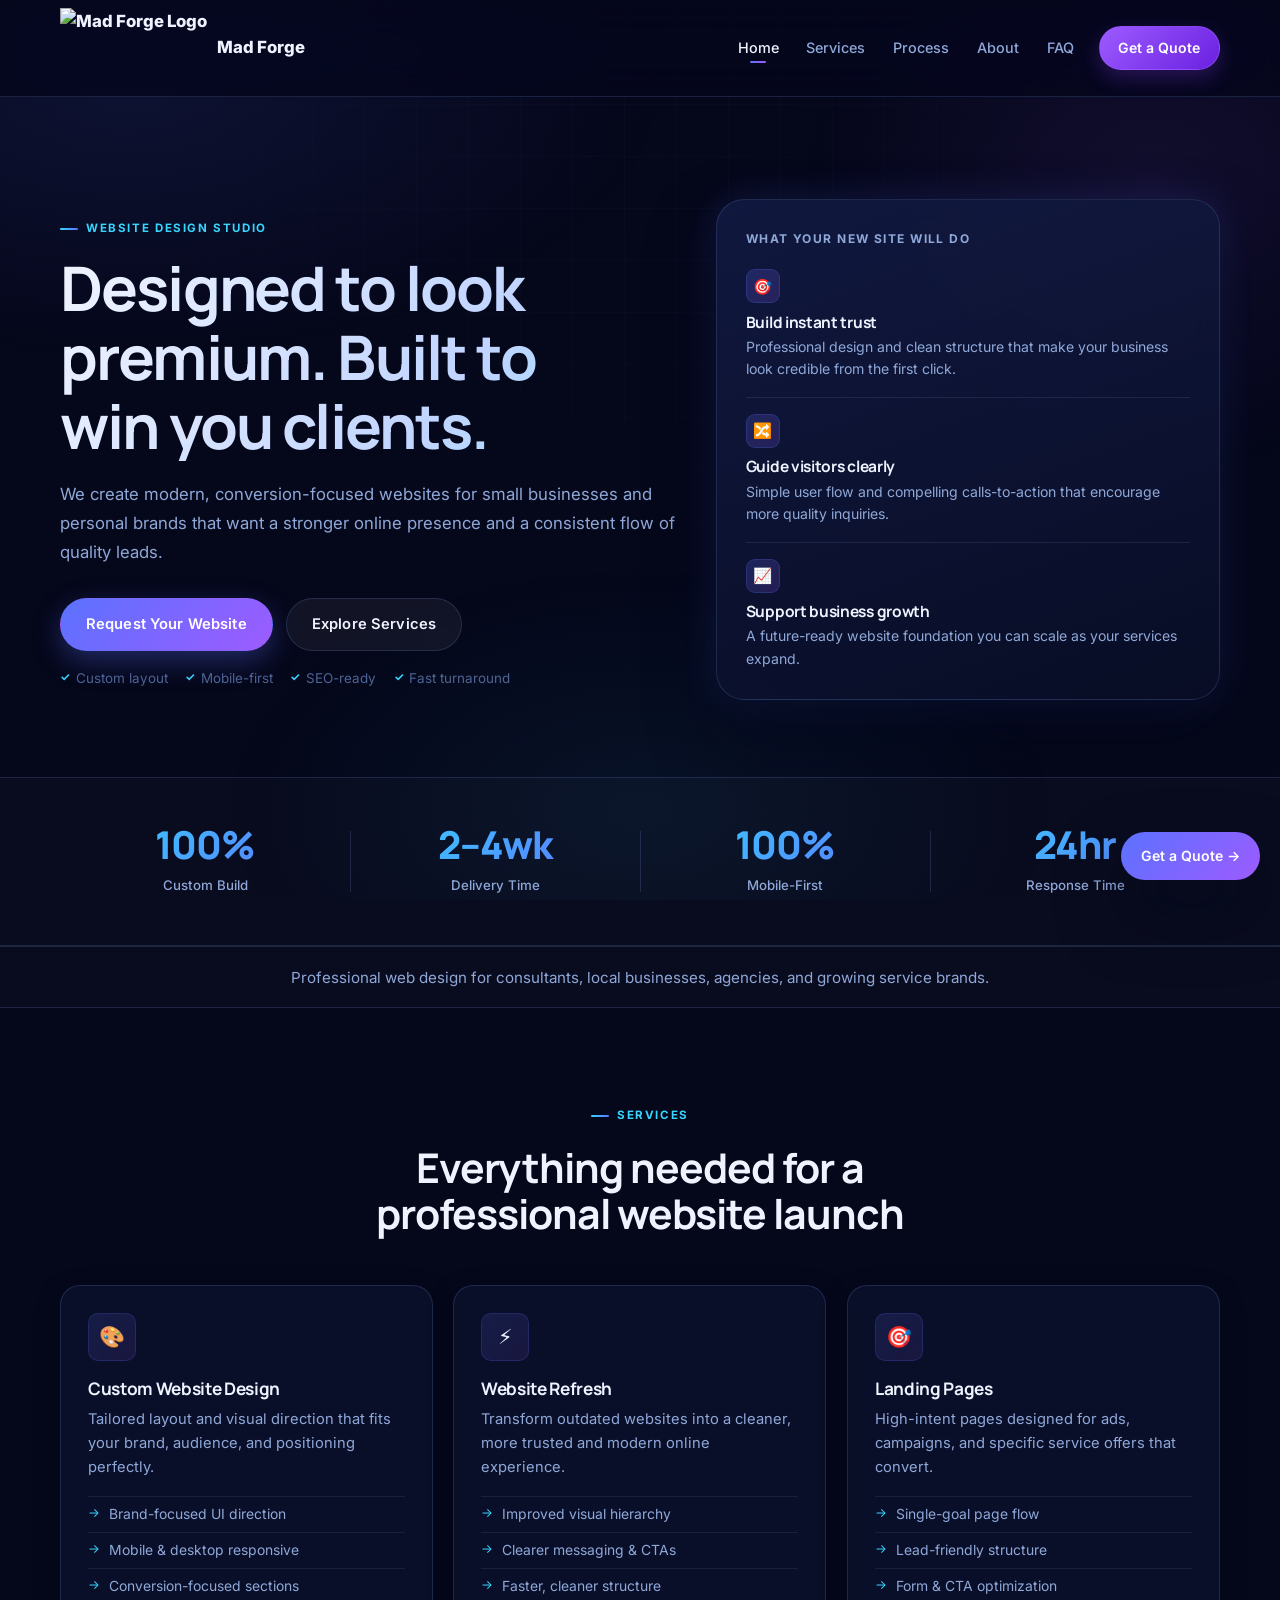
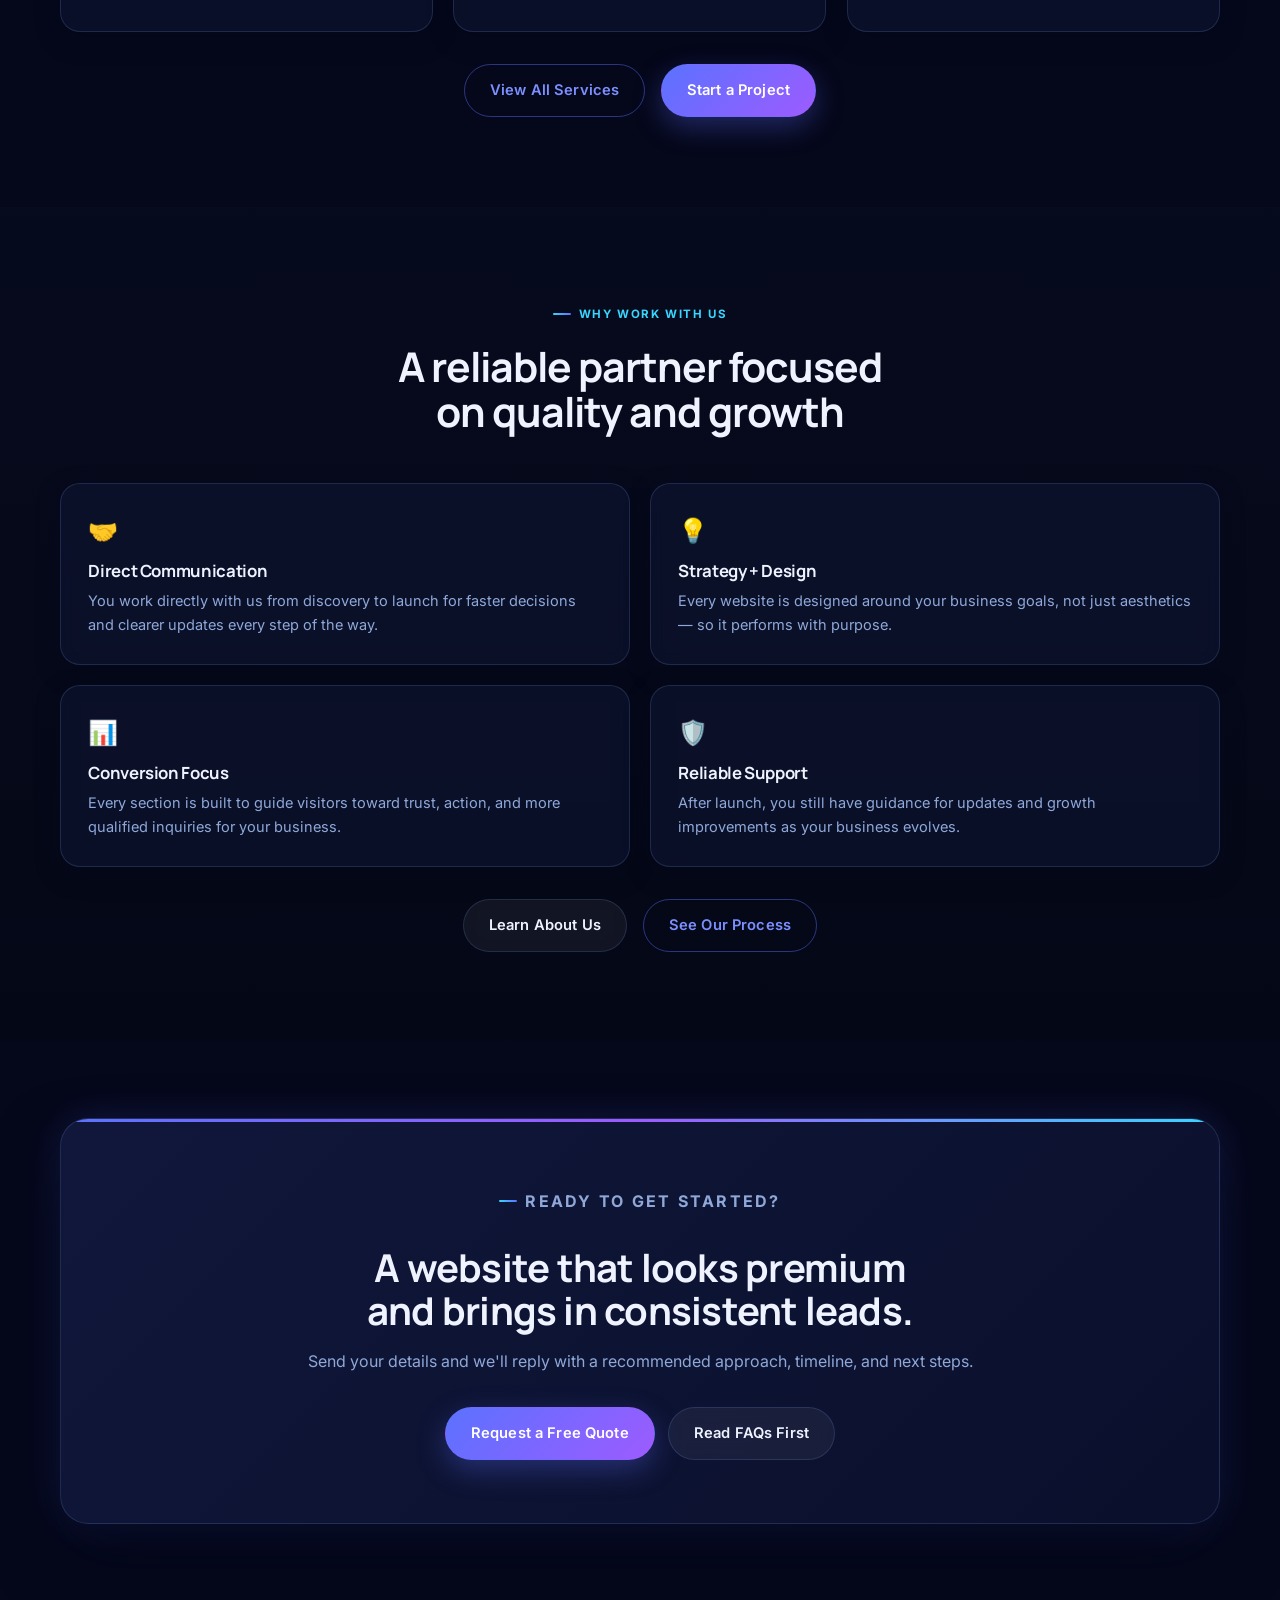
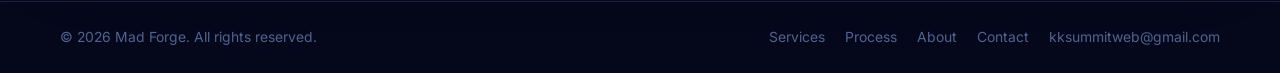
==== index.html @ c759e3d0 "Mad Forge Redesign" ====
<!DOCTYPE html>
<html lang="en">
<head>
  <meta charset="UTF-8" />
  <meta name="viewport" content="width=device-width, initial-scale=1.0" />
  <meta name="description" content="Mad Forge — Strategy-first, modern website design for service businesses. Conversion-focused websites that help you win more clients." />
  <meta property="og:title" content="Mad Forge | Professional Website Design" />
  <meta property="og:description" content="Premium, conversion-focused websites for small businesses and service brands." />
  <meta property="og:type" content="website" />
  <title>Mad Forge | Professional Website Design</title>
  <link rel="preconnect" href="https://fonts.googleapis.com" />
  <link rel="preconnect" href="https://fonts.gstatic.com" crossorigin />
  <link href="https://fonts.googleapis.com/css2?family=Inter:wght@400;500;600;700;800&family=Manrope:wght@700;800&display=swap" rel="stylesheet" />
  <link rel="stylesheet" href="styles.css" />
</head>
<body>
  <div class="grid-overlay" aria-hidden="true"></div>

  <header class="topbar" id="top">
    <div class="container nav-wrap">
      <a class="brand" href="index.html">
        <img src="assets/Mad Forge Logo.png" alt="Mad Forge Logo" class="brand-logo" />
        Mad Forge
      </a>
      <button class="menu-toggle" aria-expanded="false" aria-controls="site-nav" aria-label="Toggle navigation">
        <span></span><span></span><span></span>
      </button>
      <nav class="site-nav" id="site-nav">
        <a href="index.html" class="active">Home</a>
        <a href="services.html">Services</a>
        <a href="process.html">Process</a>
        <a href="about.html">About</a>
        <a href="faq.html">FAQ</a>
        <a href="contact.html" class="nav-cta">Get a Quote</a>
      </nav>
    </div>
  </header>

  <main>
    <!-- Hero -->
    <section class="hero" id="home">
      <div class="container hero-grid">
        <div class="hero-copy reveal">
          <p class="eyebrow">Website Design Studio</p>
          <h1>Designed to look premium. Built to win you clients.</h1>
          <p class="lead">
            We create modern, conversion-focused websites for small businesses and personal brands
            that want a stronger online presence and a consistent flow of quality leads.
          </p>
          <div class="hero-actions">
            <a href="contact.html" class="btn btn-primary">Request Your Website</a>
            <a href="services.html" class="btn btn-secondary">Explore Services</a>
          </div>
          <p class="micro-proof">
            <span>Custom layout</span>
            <span>Mobile-first</span>
            <span>SEO-ready</span>
            <span>Fast turnaround</span>
          </p>
        </div>

        <aside class="hero-card reveal" style="--reveal-delay:120ms">
          <p class="card-title">What your new site will do</p>
          <article class="outcome-item">
            <div class="outcome-icon">🎯</div>
            <h3>Build instant trust</h3>
            <p>Professional design and clean structure that make your business look credible from the first click.</p>
          </article>
          <article class="outcome-item">
            <div class="outcome-icon">🔀</div>
            <h3>Guide visitors clearly</h3>
            <p>Simple user flow and compelling calls-to-action that encourage more quality inquiries.</p>
          </article>
          <article class="outcome-item">
            <div class="outcome-icon">📈</div>
            <h3>Support business growth</h3>
            <p>A future-ready website foundation you can scale as your services expand.</p>
          </article>
        </aside>
      </div>
    </section>

    <!-- Stats -->
    <div class="stats-strip reveal">
      <div class="container stats-grid">
        <div class="stat-item">
          <span class="stat-number">100%</span>
          <span class="stat-label">Custom Build</span>
        </div>
        <div class="stat-item">
          <span class="stat-number">2–4wk</span>
          <span class="stat-label">Delivery Time</span>
        </div>
        <div class="stat-item">
          <span class="stat-number">100%</span>
          <span class="stat-label">Mobile-First</span>
        </div>
        <div class="stat-item">
          <span class="stat-number">24hr</span>
          <span class="stat-label">Response Time</span>
        </div>
      </div>
    </div>

    <!-- Trust strip -->
    <div class="strip reveal">
      <div class="container strip-inner">
        <p>Professional web design for consultants, local businesses, agencies, and growing service brands.</p>
      </div>
    </div>

    <!-- Services preview -->
    <section class="section reveal">
      <div class="container">
        <div class="section-head">
          <p class="eyebrow">Services</p>
          <h2>Everything needed for a professional website launch</h2>
        </div>
        <div class="card-grid">
          <article class="service-card">
            <div class="service-icon">🎨</div>
            <h3>Custom Website Design</h3>
            <p>Tailored layout and visual direction that fits your brand, audience, and positioning perfectly.</p>
            <ul>
              <li>Brand-focused UI direction</li>
              <li>Mobile &amp; desktop responsive</li>
              <li>Conversion-focused sections</li>
            </ul>
          </article>
          <article class="service-card">
            <div class="service-icon">⚡</div>
            <h3>Website Refresh</h3>
            <p>Transform outdated websites into a cleaner, more trusted and modern online experience.</p>
            <ul>
              <li>Improved visual hierarchy</li>
              <li>Clearer messaging &amp; CTAs</li>
              <li>Faster, cleaner structure</li>
            </ul>
          </article>
          <article class="service-card">
            <div class="service-icon">🎯</div>
            <h3>Landing Pages</h3>
            <p>High-intent pages designed for ads, campaigns, and specific service offers that convert.</p>
            <ul>
              <li>Single-goal page flow</li>
              <li>Lead-friendly structure</li>
              <li>Form &amp; CTA optimization</li>
            </ul>
          </article>
        </div>
        <div class="why-cta-row" style="margin-top:2rem">
          <a href="services.html" class="btn btn-outline">View All Services</a>
          <a href="contact.html" class="btn btn-primary">Start a Project</a>
        </div>
      </div>
    </section>

    <!-- Why work with us -->
    <section class="section section-alt reveal">
      <div class="container">
        <div class="section-head">
          <p class="eyebrow">Why Work With Us</p>
          <h2>A reliable partner focused on quality and growth</h2>
        </div>
        <div class="why-grid">
          <article class="why-card">
            <div class="why-icon">🤝</div>
            <h3>Direct Communication</h3>
            <p>You work directly with us from discovery to launch for faster decisions and clearer updates every step of the way.</p>
          </article>
          <article class="why-card">
            <div class="why-icon">💡</div>
            <h3>Strategy + Design</h3>
            <p>Every website is designed around your business goals, not just aesthetics — so it performs with purpose.</p>
          </article>
          <article class="why-card">
            <div class="why-icon">📊</div>
            <h3>Conversion Focus</h3>
            <p>Every section is built to guide visitors toward trust, action, and more qualified inquiries for your business.</p>
          </article>
          <article class="why-card">
            <div class="why-icon">🛡️</div>
            <h3>Reliable Support</h3>
            <p>After launch, you still have guidance for updates and growth improvements as your business evolves.</p>
          </article>
        </div>
        <div class="why-cta-row">
          <a href="about.html" class="btn btn-secondary">Learn About Us</a>
          <a href="process.html" class="btn btn-outline">See Our Process</a>
        </div>
      </div>
    </section>

    <!-- CTA Banner -->
    <section class="cta-banner reveal">
      <div class="container">
        <div class="cta-box">
          <p class="eyebrow" style="justify-content:center">Ready to get started?</p>
          <h2>A website that looks premium and brings in consistent leads.</h2>
          <p>Send your details and we'll reply with a recommended approach, timeline, and next steps.</p>
          <div class="btn-group">
            <a href="contact.html" class="btn btn-primary">Request a Free Quote</a>
            <a href="faq.html" class="btn btn-secondary">Read FAQs First</a>
          </div>
        </div>
      </div>
    </section>
  </main>

  <footer class="footer">
    <div class="container footer-wrap">
      <p>© <span id="year"></span> Mad Forge. All rights reserved.</p>
      <nav class="footer-links">
        <a href="services.html">Services</a>
        <a href="process.html">Process</a>
        <a href="about.html">About</a>
        <a href="contact.html">Contact</a>
        <a href="mailto:kksummitweb@gmail.com">kksummitweb@gmail.com</a>
      </nav>
    </div>
  </footer>

  <a href="contact.html" class="floating-cta" aria-label="Get a Quote">Get a Quote →</a>

  <script src="script.js"></script>
</body>
</html>
---- styles.css ----
/* ============================================
   MAD WEBSITES — PROFESSIONAL DESIGN SYSTEM
   ============================================ */

:root {
  --bg: #05071a;
  --bg-2: #070a1f;
  --surface: rgba(14, 20, 50, 0.65);
  --surface-strong: rgba(18, 25, 60, 0.88);
  --surface-soft: rgba(255, 255, 255, 0.05);
  --glass: rgba(255, 255, 255, 0.04);
  --glass-border: rgba(255, 255, 255, 0.1);
  --text: #eef3ff;
  --text-muted: #8fa8d8;
  --text-faint: #4e6494;
  --primary: #5b72ff;
  --primary-light: #7b8fff;
  --primary-2: #38d5ff;
  --accent: #9d5bff;
  --accent-2: #c084fc;
  --border: rgba(130, 160, 230, 0.18);
  --border-hover: rgba(130, 160, 230, 0.38);
  --ring: rgba(91, 114, 255, 0.45);
  --success: #34d399;
  --error: #f87171;
  --container: 1160px;
  --radius-xl: 28px;
  --radius-lg: 20px;
  --radius-md: 14px;
  --radius-sm: 10px;
  --shadow: 0 32px 64px rgba(4, 8, 28, 0.6);
  --shadow-sm: 0 8px 24px rgba(4, 8, 28, 0.35);
  --glow-primary: 0 0 40px rgba(91, 114, 255, 0.18);
  --glow-accent: 0 0 40px rgba(157, 91, 255, 0.18);
  --transition: 0.28s cubic-bezier(0.4, 0, 0.2, 1);
}

*, *::before, *::after { box-sizing: border-box; }
html { scroll-behavior: smooth; }

body {
  margin: 0;
  font-family: "Inter", system-ui, -apple-system, "Segoe UI", Roboto, sans-serif;
  color: var(--text);
  background: var(--bg);
  line-height: 1.65;
  overflow-x: hidden;
  isolation: isolate;
  -webkit-font-smoothing: antialiased;
}

body::before {
  content: "";
  position: fixed;
  inset: 0;
  background:
    radial-gradient(ellipse 70% 50% at 10% 10%, rgba(91, 114, 255, 0.11) 0%, transparent 60%),
    radial-gradient(ellipse 50% 60% at 90% 20%, rgba(157, 91, 255, 0.09) 0%, transparent 55%),
    radial-gradient(ellipse 60% 50% at 50% 90%, rgba(56, 213, 255, 0.06) 0%, transparent 55%);
  pointer-events: none;
  z-index: 0;
}

main, .topbar, .footer { position: relative; z-index: 1; }

/* ─── SCROLL PROGRESS ─────────────────────── */
.scroll-progress {
  position: fixed;
  top: 0; left: 0;
  width: 100%; height: 2px;
  z-index: 1400;
  background: transparent;
}
.scroll-progress::after {
  content: "";
  display: block;
  width: var(--progress, 0%);
  height: 100%;
  background: linear-gradient(90deg, var(--primary-2), var(--primary), var(--accent));
  box-shadow: 0 0 12px rgba(91, 114, 255, 0.8);
  transition: width 0.1s linear;
}

/* ─── GRID OVERLAY ────────────────────────── */
.grid-overlay {
  position: fixed;
  inset: 0;
  pointer-events: none;
  z-index: 0;
  background-image:
    linear-gradient(rgba(100, 130, 210, 0.045) 1px, transparent 1px),
    linear-gradient(90deg, rgba(100, 130, 210, 0.045) 1px, transparent 1px);
  background-size: 52px 52px;
  mask-image: radial-gradient(circle at 50% 20%, black 0%, transparent 65%);
}

/* ─── TYPOGRAPHY ──────────────────────────── */
h1, h2, h3, h4 {
  margin: 0;
  line-height: 1.12;
  font-family: "Manrope", "Inter", sans-serif;
  letter-spacing: -0.02em;
}
a { color: inherit; text-decoration: none; }
p { margin: 0; }

.eyebrow {
  display: inline-flex;
  align-items: center;
  gap: 0.5rem;
  margin: 0 0 1rem;
  text-transform: uppercase;
  letter-spacing: 0.14em;
  font-weight: 700;
  font-size: 0.72rem;
  color: var(--primary-2);
}
.eyebrow::before {
  content: "";
  display: inline-block;
  width: 18px; height: 2px;
  background: linear-gradient(90deg, var(--primary-2), var(--primary));
  border-radius: 2px;
  flex-shrink: 0;
}

/* ─── LAYOUT ──────────────────────────────── */
.container {
  width: min(var(--container), calc(100% - 2.4rem));
  margin: 0 auto;
}

/* ─── NAVIGATION ──────────────────────────── */
.topbar {
  position: sticky;
  top: 0; z-index: 1000;
  background: rgba(5, 7, 26, 0.82);
  backdrop-filter: blur(20px) saturate(180%);
  -webkit-backdrop-filter: blur(20px) saturate(180%);
  border-bottom: 1px solid var(--border);
  transition: background var(--transition), border-color var(--transition);
}
.topbar.scrolled {
  background: rgba(5, 7, 26, 0.97);
  border-color: rgba(130, 160, 230, 0.26);
}

.nav-wrap {
  min-height: clamp(72px, 8vw, 96px);
  display: flex;
  align-items: center;
  justify-content: space-between;
}

.brand {
  display: inline-flex;
  align-items: center;
  gap: 0.65rem;
  font-weight: 800;
  font-size: 1.05rem;
  letter-spacing: -0.01em;
  transition: opacity var(--transition);
}
.brand:hover { opacity: 0.82; }

.brand-logo {
  height: clamp(52px, 7vw, 80px);
  width: auto;
  display: block;
}

.site-nav {
  display: flex;
  align-items: center;
  gap: 0.15rem;
}

.site-nav a {
  color: var(--text-muted);
  font-weight: 500;
  font-size: 0.9rem;
  padding: 0.5rem 0.8rem;
  border-radius: var(--radius-sm);
  transition: color var(--transition), background var(--transition);
  position: relative;
}
.site-nav a:hover {
  color: var(--text);
  background: rgba(255, 255, 255, 0.055);
}
.site-nav a.active { color: var(--text); }
.site-nav a.active::after {
  content: "";
  position: absolute;
  bottom: 5px; left: 50%;
  transform: translateX(-50%);
  width: 16px; height: 2px;
  background: linear-gradient(90deg, var(--primary), var(--accent));
  border-radius: 2px;
}

.nav-cta {
  margin-left: 0.6rem !important;
  border: 1px solid rgba(157, 91, 255, 0.55) !important;
  padding: 0.58rem 1.15rem !important;
  border-radius: 999px !important;
  color: #fff !important;
  background: linear-gradient(135deg, var(--accent), #6a20e0) !important;
  font-weight: 600 !important;
  font-size: 0.88rem !important;
  box-shadow: 0 8px 20px rgba(120, 50, 220, 0.3);
  transition: transform var(--transition), box-shadow var(--transition) !important;
}
.nav-cta:hover {
  transform: translateY(-1px) !important;
  box-shadow: 0 12px 28px rgba(120, 50, 220, 0.48) !important;
}
.nav-cta.active::after { display: none; }

.menu-toggle {
  display: none;
  border: 0;
  background: transparent;
  padding: 0.3rem;
  cursor: pointer;
  flex-direction: column;
  gap: 5px;
}
.menu-toggle span {
  display: block;
  width: 24px; height: 2px;
  background: var(--text);
  border-radius: 2px;
  transition: transform var(--transition), opacity var(--transition);
}
.menu-toggle[aria-expanded="true"] span:nth-child(1) { transform: translateY(7px) rotate(45deg); }
.menu-toggle[aria-expanded="true"] span:nth-child(2) { opacity: 0; transform: scaleX(0); }
.menu-toggle[aria-expanded="true"] span:nth-child(3) { transform: translateY(-7px) rotate(-45deg); }

/* ─── BUTTONS ─────────────────────────────── */
.btn {
  display: inline-flex;
  align-items: center;
  justify-content: center;
  gap: 0.5rem;
  border-radius: 999px;
  border: 1px solid transparent;
  font-weight: 600;
  font-size: 0.92rem;
  letter-spacing: 0.01em;
  cursor: pointer;
  position: relative;
  overflow: hidden;
  isolation: isolate;
  transition: transform var(--transition), box-shadow var(--transition);
  will-change: transform;
}
.btn:hover { transform: translateY(-2px); }
.btn:active { transform: translateY(0); }

.btn-primary {
  color: #fff;
  padding: 0.82rem 1.55rem;
  background: linear-gradient(135deg, var(--primary), var(--accent));
  box-shadow: 0 10px 28px rgba(80, 95, 221, 0.38);
}
.btn-primary:hover { box-shadow: 0 16px 38px rgba(80, 95, 221, 0.55); }

.btn-secondary {
  color: var(--text);
  padding: 0.82rem 1.55rem;
  background: rgba(255, 255, 255, 0.055);
  border-color: var(--border);
  backdrop-filter: blur(8px);
}
.btn-secondary:hover {
  background: rgba(255, 255, 255, 0.095);
  border-color: var(--border-hover);
}

.btn-outline {
  color: var(--primary-light);
  padding: 0.82rem 1.55rem;
  background: transparent;
  border-color: rgba(91, 114, 255, 0.45);
}
.btn-outline:hover {
  background: rgba(91, 114, 255, 0.08);
  border-color: rgba(91, 114, 255, 0.75);
}

.btn-ripple {
  position: absolute;
  width: 12px; height: 12px;
  border-radius: 50%;
  background: rgba(255, 255, 255, 0.4);
  transform: translate(-50%, -50%) scale(0);
  animation: btnRipple 650ms ease-out forwards;
  pointer-events: none; z-index: -1;
}

/* ─── HERO ────────────────────────────────── */
.hero {
  padding: clamp(4rem, 8vw, 7rem) 0 clamp(3rem, 6vw, 5.5rem);
  overflow: hidden;
}

.hero-grid {
  display: grid;
  grid-template-columns: 1.1fr 0.9fr;
  gap: 2.5rem;
  align-items: center;
}

h1 {
  font-size: clamp(2.2rem, 4.8vw, 4rem);
  max-width: 14ch;
  margin-bottom: 1.2rem;
  letter-spacing: -0.03em;
}

.hero-copy h1 {
  background: linear-gradient(125deg, #f0f4ff 0%, #c0d4ff 35%, #7aecff 65%, #f0f4ff 100%);
  -webkit-background-clip: text;
  background-clip: text;
  color: transparent;
  background-size: 200% 200%;
  animation: heroShimmer 9s ease-in-out infinite;
}

.lead {
  color: var(--text-muted);
  font-size: 1.05rem;
  max-width: 56ch;
  line-height: 1.72;
}

.hero-actions {
  display: flex;
  flex-wrap: wrap;
  gap: 0.85rem;
  margin: 2rem 0 1rem;
}

.micro-proof {
  margin: 0;
  color: var(--text-faint);
  font-size: 0.84rem;
  display: flex;
  flex-wrap: wrap;
  gap: 0.6rem 1.1rem;
}
.micro-proof span {
  display: inline-flex;
  align-items: center;
  gap: 0.35rem;
}
.micro-proof span::before {
  content: "✓";
  color: var(--primary-2);
  font-size: 0.72rem;
  font-weight: 700;
}

/* ─── HERO CARD ───────────────────────────── */
.hero-card {
  background: linear-gradient(160deg, rgba(18, 27, 68, 0.88), rgba(9, 14, 38, 0.92));
  border: 1px solid var(--border);
  border-radius: var(--radius-xl);
  padding: 1.8rem;
  box-shadow: var(--shadow), var(--glow-primary);
  backdrop-filter: blur(14px);
}

.card-title {
  font-size: 0.75rem;
  font-weight: 700;
  text-transform: uppercase;
  letter-spacing: 0.12em;
  color: var(--text-muted);
  margin-bottom: 1.3rem;
}

.outcome-item + .outcome-item {
  margin-top: 1rem;
  padding-top: 1rem;
  border-top: 1px solid rgba(150, 180, 240, 0.12);
}

.outcome-icon {
  display: inline-flex;
  align-items: center;
  justify-content: center;
  width: 34px; height: 34px;
  border-radius: 9px;
  background: linear-gradient(135deg, rgba(91, 114, 255, 0.2), rgba(157, 91, 255, 0.18));
  border: 1px solid rgba(91, 114, 255, 0.2);
  font-size: 0.95rem;
  margin-bottom: 0.65rem;
}

.outcome-item h3 {
  font-size: 0.97rem;
  font-weight: 700;
  margin-bottom: 0.3rem;
  color: var(--text);
}
.outcome-item p {
  margin: 0;
  color: var(--text-muted);
  font-size: 0.88rem;
  line-height: 1.6;
}

/* ─── STATS STRIP ─────────────────────────── */
.stats-strip {
  padding: 2.5rem 0;
  border-top: 1px solid var(--border);
  border-bottom: 1px solid var(--border);
  background: rgba(255, 255, 255, 0.02);
}

.stats-grid {
  display: grid;
  grid-template-columns: repeat(4, 1fr);
  gap: 0;
  text-align: center;
}

.stat-item {
  padding: 0.5rem 1rem;
  position: relative;
}
.stat-item + .stat-item::before {
  content: "";
  position: absolute;
  left: 0; top: 15%; bottom: 15%;
  width: 1px;
  background: var(--border);
}

.stat-number {
  display: block;
  font-family: "Manrope", sans-serif;
  font-size: clamp(1.7rem, 3vw, 2.6rem);
  font-weight: 800;
  letter-spacing: -0.03em;
  background: linear-gradient(135deg, var(--primary-2), var(--primary));
  -webkit-background-clip: text;
  background-clip: text;
  color: transparent;
  line-height: 1;
  margin-bottom: 0.38rem;
}

.stat-label {
  color: var(--text-muted);
  font-size: 0.83rem;
  font-weight: 500;
}

/* ─── TRUST STRIP ─────────────────────────── */
.strip {
  border-top: 1px solid var(--border);
  border-bottom: 1px solid var(--border);
  background: rgba(255, 255, 255, 0.02);
}
.strip-inner {
  padding: 1.1rem 0;
  text-align: center;
}
.strip-inner p {
  margin: 0;
  color: var(--text-muted);
  font-size: 0.95rem;
}

/* ─── SECTION ─────────────────────────────── */
.section {
  padding: clamp(3.5rem, 7vw, 6rem) 0;
}
.section-alt {
  background: linear-gradient(180deg, rgba(7, 11, 30, 0.96), rgba(5, 8, 22, 0.92));
}

.section-head {
  max-width: 680px;
  margin-inline: auto;
  margin-bottom: 3rem;
  text-align: center;
}
.section-head h2 {
  font-size: clamp(1.7rem, 3.2vw, 2.6rem);
  letter-spacing: -0.025em;
  margin-top: 0.25rem;
  text-wrap: balance;
}

/* ─── PAGE HERO (inner pages) ─────────────── */
.page-hero {
  padding: clamp(3.5rem, 7vw, 5.5rem) 0 clamp(2.5rem, 5vw, 4rem);
  text-align: center;
  position: relative;
  overflow: hidden;
}
.page-hero::after {
  content: "";
  position: absolute;
  bottom: 0; left: 50%;
  transform: translateX(-50%);
  width: 60%; max-width: 560px;
  height: 1px;
  background: linear-gradient(90deg, transparent, var(--border), transparent);
}

.page-hero h1 {
  font-size: clamp(2.4rem, 5vw, 3.8rem);
  max-width: 18ch;
  margin: 0 auto 1.2rem;
  background: linear-gradient(125deg, #f0f4ff 0%, #c0d4ff 40%, #7aecff 70%, #f0f4ff 100%);
  -webkit-background-clip: text;
  background-clip: text;
  color: transparent;
  background-size: 200% 200%;
  animation: heroShimmer 9s ease-in-out infinite;
}
.page-hero .lead {
  max-width: 60ch;
  margin: 0 auto;
  font-size: 1.05rem;
}
.page-hero .eyebrow { justify-content: center; }

/* ─── SERVICE CARDS ───────────────────────── */
.card-grid {
  display: grid;
  gap: 1.25rem;
  grid-template-columns: repeat(3, minmax(0, 1fr));
}

.service-card {
  background: var(--surface);
  border: 1px solid var(--border);
  border-radius: var(--radius-lg);
  padding: 1.7rem;
  box-shadow: var(--shadow-sm);
  backdrop-filter: blur(8px);
  position: relative;
  overflow: hidden;
  transition: border-color var(--transition), box-shadow var(--transition), transform var(--transition);
}
.service-card::before {
  content: "";
  position: absolute;
  top: 0; left: 0; right: 0;
  height: 2px;
  background: linear-gradient(90deg, var(--primary), var(--accent));
  opacity: 0;
  transition: opacity var(--transition);
}
.service-card:hover {
  border-color: var(--border-hover);
  box-shadow: var(--shadow), var(--glow-primary);
  transform: translateY(-4px);
}
.service-card:hover::before { opacity: 1; }

.service-icon {
  display: inline-flex;
  align-items: center;
  justify-content: center;
  width: 48px; height: 48px;
  border-radius: var(--radius-sm);
  background: linear-gradient(135deg, rgba(91, 114, 255, 0.14), rgba(157, 91, 255, 0.1));
  border: 1px solid rgba(91, 114, 255, 0.18);
  font-size: 1.3rem;
  margin-bottom: 1.1rem;
}

.service-card h3 {
  font-size: 1.08rem;
  margin-bottom: 0.55rem;
}
.service-card > p {
  color: var(--text-muted);
  font-size: 0.92rem;
  line-height: 1.65;
}
.service-card ul {
  margin: 1rem 0 0;
  padding: 0;
  list-style: none;
}
.service-card li {
  color: var(--text-muted);
  font-size: 0.87rem;
  padding: 0.38rem 0;
  padding-left: 1.3rem;
  position: relative;
  border-top: 1px solid rgba(150, 175, 235, 0.1);
}
.service-card li::before {
  content: "→";
  position: absolute;
  left: 0;
  color: var(--primary-2);
  font-size: 0.78rem;
}

/* ─── PRICING NOTE ────────────────────────── */
.pricing-note {
  text-align: center;
  margin-top: 2.5rem;
  padding: 1.5rem 2rem;
  background: var(--surface-soft);
  border: 1px solid var(--border);
  border-radius: var(--radius-lg);
  backdrop-filter: blur(8px);
}
.pricing-note p { color: var(--text-muted); font-size: 0.93rem; }
.pricing-note strong { color: var(--text); }

/* ─── PROCESS TIMELINE ────────────────────── */
.timeline {
  display: grid;
  gap: 1.25rem;
  grid-template-columns: repeat(4, minmax(0, 1fr));
  position: relative;
}
.timeline::before {
  content: "";
  position: absolute;
  top: 38px;
  left: calc(50% / 4);
  right: calc(50% / 4);
  height: 1px;
  background: linear-gradient(90deg, transparent, var(--primary), var(--accent), var(--primary-2), transparent);
  opacity: 0.35;
  pointer-events: none;
}

.timeline article {
  background: var(--surface);
  border: 1px solid var(--border);
  border-radius: var(--radius-lg);
  padding: 1.7rem;
  box-shadow: var(--shadow-sm);
  position: relative; z-index: 1;
  backdrop-filter: blur(8px);
  transition: border-color var(--transition), transform var(--transition);
}
.timeline article:hover {
  border-color: var(--border-hover);
  transform: translateY(-3px);
}

.timeline-num {
  display: inline-flex;
  align-items: center;
  justify-content: center;
  width: 40px; height: 40px;
  border-radius: 50%;
  background: linear-gradient(135deg, var(--primary), var(--accent));
  font-weight: 800;
  font-size: 0.82rem;
  margin-bottom: 1.1rem;
  box-shadow: 0 6px 20px rgba(91, 114, 255, 0.38);
  color: #fff;
}

.timeline article h3 {
  font-size: 1.02rem;
  margin-bottom: 0.45rem;
}
.timeline article p {
  margin: 0;
  color: var(--text-muted);
  font-size: 0.9rem;
}

/* ─── ABOUT ───────────────────────────────── */
.about-wrap {
  display: grid;
  gap: 1.5rem;
  grid-template-columns: 1.3fr 0.7fr;
  align-items: stretch;
}

.about-card, .about-visual {
  background: var(--surface);
  border: 1px solid var(--border);
  border-radius: var(--radius-lg);
  box-shadow: var(--shadow-sm);
  backdrop-filter: blur(8px);
}
.about-card { padding: 2rem; }
.about-card h2 {
  font-size: clamp(1.5rem, 2.8vw, 2.1rem);
  margin: 0.4rem 0 1rem;
  text-wrap: balance;
}
.about-card p {
  color: var(--text-muted);
  line-height: 1.7;
}
.about-card p + p { margin-top: 0.85rem; }

.about-values {
  margin-top: 1.8rem;
  display: grid;
  grid-template-columns: 1fr 1fr;
  gap: 0.7rem;
}

.value-badge {
  background: var(--surface-soft);
  border: 1px solid var(--border);
  border-radius: var(--radius-sm);
  padding: 0.72rem 0.9rem;
  font-size: 0.84rem;
  color: var(--text-muted);
  display: flex;
  align-items: center;
  gap: 0.5rem;
}
.value-badge::before {
  content: "✦";
  color: var(--primary-2);
  font-size: 0.65rem;
  flex-shrink: 0;
}

.about-visual {
  display: flex;
  flex-direction: column;
  padding: 1.2rem;
  gap: 0.8rem;
}
.about-photo-frame {
  flex: 1;
  border-radius: var(--radius-md);
  border: 1px solid var(--border);
  overflow: hidden;
  background: linear-gradient(145deg, rgba(91, 114, 255, 0.07), rgba(56, 213, 255, 0.05));
  display: flex;
  align-items: center;
  justify-content: center;
  min-height: 200px;
}
.about-photo-frame img {
  width: 72%;
  height: auto;
  object-fit: contain;
  display: block;
  opacity: 0.88;
  filter: drop-shadow(0 0 28px rgba(91, 114, 255, 0.28));
}

/* ─── WHY GRID ────────────────────────────── */
.why-grid {
  display: grid;
  gap: 1.25rem;
  grid-template-columns: repeat(2, minmax(0, 1fr));
}

.why-card {
  background: var(--surface);
  border: 1px solid var(--border);
  border-radius: var(--radius-lg);
  padding: 1.7rem;
  box-shadow: var(--shadow-sm);
  backdrop-filter: blur(8px);
  display: flex;
  flex-direction: column;
  gap: 0.5rem;
  transition: border-color var(--transition), transform var(--transition);
}
.why-card:hover {
  border-color: var(--border-hover);
  transform: translateY(-3px);
}
.why-icon {
  font-size: 1.5rem;
  margin-bottom: 0.2rem;
}
.why-card h3 { font-size: 1.05rem; }
.why-card p {
  color: var(--text-muted);
  font-size: 0.91rem;
  line-height: 1.65;
}

.why-cta-row {
  margin-top: 2rem;
  display: flex;
  justify-content: center;
  gap: 1rem;
  flex-wrap: wrap;
}

/* ─── FAQ ─────────────────────────────────── */
.faq-list {
  max-width: 820px;
  margin: 0 auto;
  display: flex;
  flex-direction: column;
  gap: 0.7rem;
}

.faq-item {
  background: var(--surface);
  border: 1px solid var(--border);
  border-radius: var(--radius-md);
  overflow: hidden;
  backdrop-filter: blur(8px);
  transition: border-color var(--transition);
}
.faq-item:hover { border-color: var(--border-hover); }

.faq-question {
  display: flex;
  align-items: center;
  justify-content: space-between;
  gap: 1rem;
  padding: 1.25rem 1.5rem;
  cursor: pointer;
  font-weight: 600;
  font-size: 0.97rem;
  color: var(--text);
  list-style: none;
  user-select: none;
}
.faq-question::-webkit-details-marker { display: none; }
.faq-question::after {
  content: "+";
  font-size: 1.4rem;
  color: var(--primary-2);
  flex-shrink: 0;
  transition: transform var(--transition);
  font-weight: 300;
  line-height: 1;
}
details[open] .faq-question::after {
  transform: rotate(45deg);
}

.faq-answer {
  padding: 0 1.5rem 1.3rem;
  color: var(--text-muted);
  font-size: 0.93rem;
  line-height: 1.72;
  border-top: 1px solid var(--border);
  padding-top: 1.05rem;
}

/* ─── CONTACT ─────────────────────────────── */
.contact-wrap {
  display: grid;
  gap: 2.5rem;
  grid-template-columns: 0.9fr 1.1fr;
  align-items: start;
}

.contact-intro h2 {
  font-size: clamp(1.5rem, 2.8vw, 2.1rem);
  margin: 0.4rem 0 1rem;
  text-wrap: balance;
}
.contact-intro p { color: var(--text-muted); line-height: 1.7; }

.contact-points {
  margin: 1.4rem 0 0;
  padding: 0;
  list-style: none;
  display: flex;
  flex-direction: column;
  gap: 0.7rem;
}
.contact-points li {
  display: flex;
  align-items: flex-start;
  gap: 0.65rem;
  color: var(--text-muted);
  font-size: 0.92rem;
}
.contact-points li::before {
  content: "✓";
  color: var(--success);
  font-weight: 700;
  flex-shrink: 0;
  margin-top: 0.05rem;
}

.contact-badges {
  margin-top: 1.5rem;
  display: flex;
  flex-wrap: wrap;
  gap: 0.55rem;
}
.badge {
  display: inline-flex;
  align-items: center;
  gap: 0.4rem;
  padding: 0.4rem 0.9rem;
  background: var(--surface-soft);
  border: 1px solid var(--border);
  border-radius: 999px;
  font-size: 0.78rem;
  color: var(--text-muted);
}

.contact-form {
  background: var(--surface);
  border: 1px solid var(--border);
  border-radius: var(--radius-xl);
  padding: 2rem;
  box-shadow: var(--shadow);
  backdrop-filter: blur(12px);
}

.contact-form label {
  display: block;
  margin-bottom: 1.05rem;
}
.contact-form label span {
  display: block;
  margin-bottom: 0.42rem;
  font-weight: 600;
  font-size: 0.84rem;
  color: var(--text);
  letter-spacing: 0.01em;
}

.contact-form input,
.contact-form textarea {
  display: block;
  width: 100%;
  border: 1px solid rgba(160, 190, 240, 0.2);
  border-radius: var(--radius-sm);
  background: rgba(7, 11, 28, 0.65);
  color: var(--text);
  padding: 0.795rem 1rem;
  font: inherit;
  font-size: 0.93rem;
  transition: border-color var(--transition), box-shadow var(--transition);
}
.contact-form input:focus,
.contact-form textarea:focus {
  outline: none;
  border-color: var(--primary);
  box-shadow: 0 0 0 3px var(--ring);
}
.contact-form input::placeholder,
.contact-form textarea::placeholder { color: var(--text-faint); }

.contact-form .btn {
  width: 100%;
  padding: 0.92rem 1.5rem;
  font-size: 0.96rem;
  margin-top: 0.5rem;
}

.form-note {
  min-height: 1.4em;
  margin: 0.62rem 0 0;
  font-size: 0.87rem;
  text-align: center;
  color: var(--text-muted);
}
.form-note.success { color: var(--success); }
.form-note.error { color: var(--error); }

/* ─── FLOATING CTA ────────────────────────── */
.floating-cta {
  position: fixed;
  right: 1.25rem;
  bottom: calc(1.25rem + env(safe-area-inset-bottom));
  z-index: 900;
  color: #fff;
  font-weight: 600;
  font-size: 0.88rem;
  background: linear-gradient(135deg, var(--primary), var(--accent));
  border-radius: 999px;
  box-shadow: var(--shadow);
  padding: 0.78rem 1.25rem;
  transition: transform var(--transition), box-shadow var(--transition);
}
.floating-cta:hover {
  transform: translateY(-2px);
  box-shadow: 0 16px 36px rgba(80, 95, 221, 0.5);
}

/* ─── CTA BANNER ──────────────────────────── */
.cta-banner {
  padding: clamp(3rem, 6vw, 5rem) 0;
}
.cta-box {
  background: linear-gradient(135deg, rgba(18, 25, 62, 0.92), rgba(10, 16, 44, 0.96));
  border: 1px solid var(--border);
  border-radius: var(--radius-xl);
  padding: clamp(2.5rem, 5vw, 4rem);
  text-align: center;
  position: relative;
  overflow: hidden;
  box-shadow: var(--shadow), var(--glow-primary);
}
.cta-box::before {
  content: "";
  position: absolute;
  top: 0; left: 0; right: 0;
  height: 3px;
  background: linear-gradient(90deg, var(--primary), var(--accent), var(--primary-2));
}
.cta-box h2 {
  font-size: clamp(1.6rem, 3vw, 2.4rem);
  max-width: 24ch;
  margin: 0 auto 1rem;
  text-wrap: balance;
}
.cta-box > p {
  color: var(--text-muted);
  margin-bottom: 2rem;
  font-size: 1rem;
}
.btn-group {
  display: flex;
  justify-content: center;
  flex-wrap: wrap;
  gap: 0.85rem;
}

/* ─── FOOTER ──────────────────────────────── */
.footer {
  padding: 1.5rem 0;
  border-top: 1px solid var(--border);
}
.footer-wrap {
  display: flex;
  align-items: center;
  justify-content: space-between;
  gap: 1rem;
  color: var(--text-faint);
  font-size: 0.87rem;
}
.footer-links {
  display: flex;
  gap: 1.25rem;
}
.footer-links a {
  color: var(--text-faint);
  transition: color var(--transition);
}
.footer-links a:hover { color: var(--text-muted); }

/* ─── REVEAL ANIMATION ────────────────────── */
.reveal {
  opacity: 0;
  transform: translateY(22px);
  transition: opacity 0.65s ease var(--reveal-delay, 0ms), transform 0.65s ease var(--reveal-delay, 0ms);
}
.reveal.visible {
  opacity: 1;
  transform: translateY(0);
}

/* ─── 3D CARD ─────────────────────────────── */
.interactive-card {
  transform: perspective(900px) rotateX(var(--rx, 0deg)) rotateY(var(--ry, 0deg)) translateY(var(--lift, 0px));
  transform-style: preserve-3d;
  transition: transform 0.25s ease, border-color 0.25s ease;
  will-change: transform;
}

/* ─── MAGNETIC ────────────────────────────── */
.magnetic {
  transition: transform 0.25s ease, box-shadow 0.25s ease;
  transform: translate3d(var(--mx, 0px), calc(var(--my, 0px) + var(--hover-y, 0px)), 0);
  will-change: transform;
}
.btn:hover { --hover-y: -2px; }

/* ─── KEYFRAMES ───────────────────────────── */
@keyframes heroShimmer {
  0%, 100% { background-position: 0% 50%; }
  50% { background-position: 100% 50%; }
}
@keyframes btnRipple {
  0% { transform: translate(-50%, -50%) scale(0); opacity: 0.9; }
  100% { transform: translate(-50%, -50%) scale(18); opacity: 0; }
}

/* ─── RESPONSIVE ──────────────────────────── */
@media (max-width: 980px) {
  .hero-grid { grid-template-columns: 1fr; }
  .about-wrap { grid-template-columns: 1fr; }
  .contact-wrap { grid-template-columns: 1fr; }
  .card-grid { grid-template-columns: repeat(2, 1fr); }
  .timeline { grid-template-columns: repeat(2, 1fr); }
  .timeline::before { display: none; }
  .stats-grid { grid-template-columns: repeat(2, 1fr); }
  .stat-item:nth-child(3)::before { display: none; }
}

@media (max-width: 760px) {
  .nav-wrap { min-height: 70px; }
  .brand { font-size: 0.9rem; }
  .brand-logo { height: 50px; }
  .menu-toggle { display: flex; }
  .site-nav {
    position: absolute;
    top: 100%; left: 0; right: 0;
    display: none;
    flex-direction: column;
    align-items: flex-start;
    padding: 0.85rem 1.2rem calc(1rem + env(safe-area-inset-bottom));
    background: rgba(5, 7, 26, 0.99);
    backdrop-filter: blur(20px);
    border-bottom: 1px solid var(--border);
    gap: 0.1rem;
  }
  .site-nav a { width: 100%; padding: 0.72rem 0.75rem; }
  .site-nav a.active::after { bottom: 8px; }
  .nav-cta { margin-left: 0 !important; }
  .site-nav.open { display: flex; }
  .hero-actions { flex-direction: column; align-items: stretch; }
  .hero-actions .btn { width: 100%; }
  .card-grid { grid-template-columns: 1fr; }
  .timeline { grid-template-columns: 1fr; }
  .why-grid { grid-template-columns: 1fr; }
  .stats-grid { grid-template-columns: repeat(2, 1fr); }
  .contact-form { padding: 1.5rem; }
  .contact-form input, .contact-form textarea { font-size: 16px; }
  .floating-cta { left: 1rem; right: 1rem; text-align: center; }
  .footer-wrap { flex-direction: column; align-items: flex-start; }
  .about-values { grid-template-columns: 1fr; }
  .cta-box { padding: 2rem 1.5rem; }
}

@media (max-width: 480px) {
  .container { width: min(var(--container), calc(100% - 1.4rem)); }
  .stats-grid { grid-template-columns: 1fr 1fr; }
  .stat-item:nth-child(3)::before { display: none; }
}

@media (prefers-reduced-motion: reduce) {
  .scroll-progress { display: none; }
  *, *::before, *::after {
    animation: none !important;
    transition: none !important;
    scroll-behavior: auto !important;
  }
}
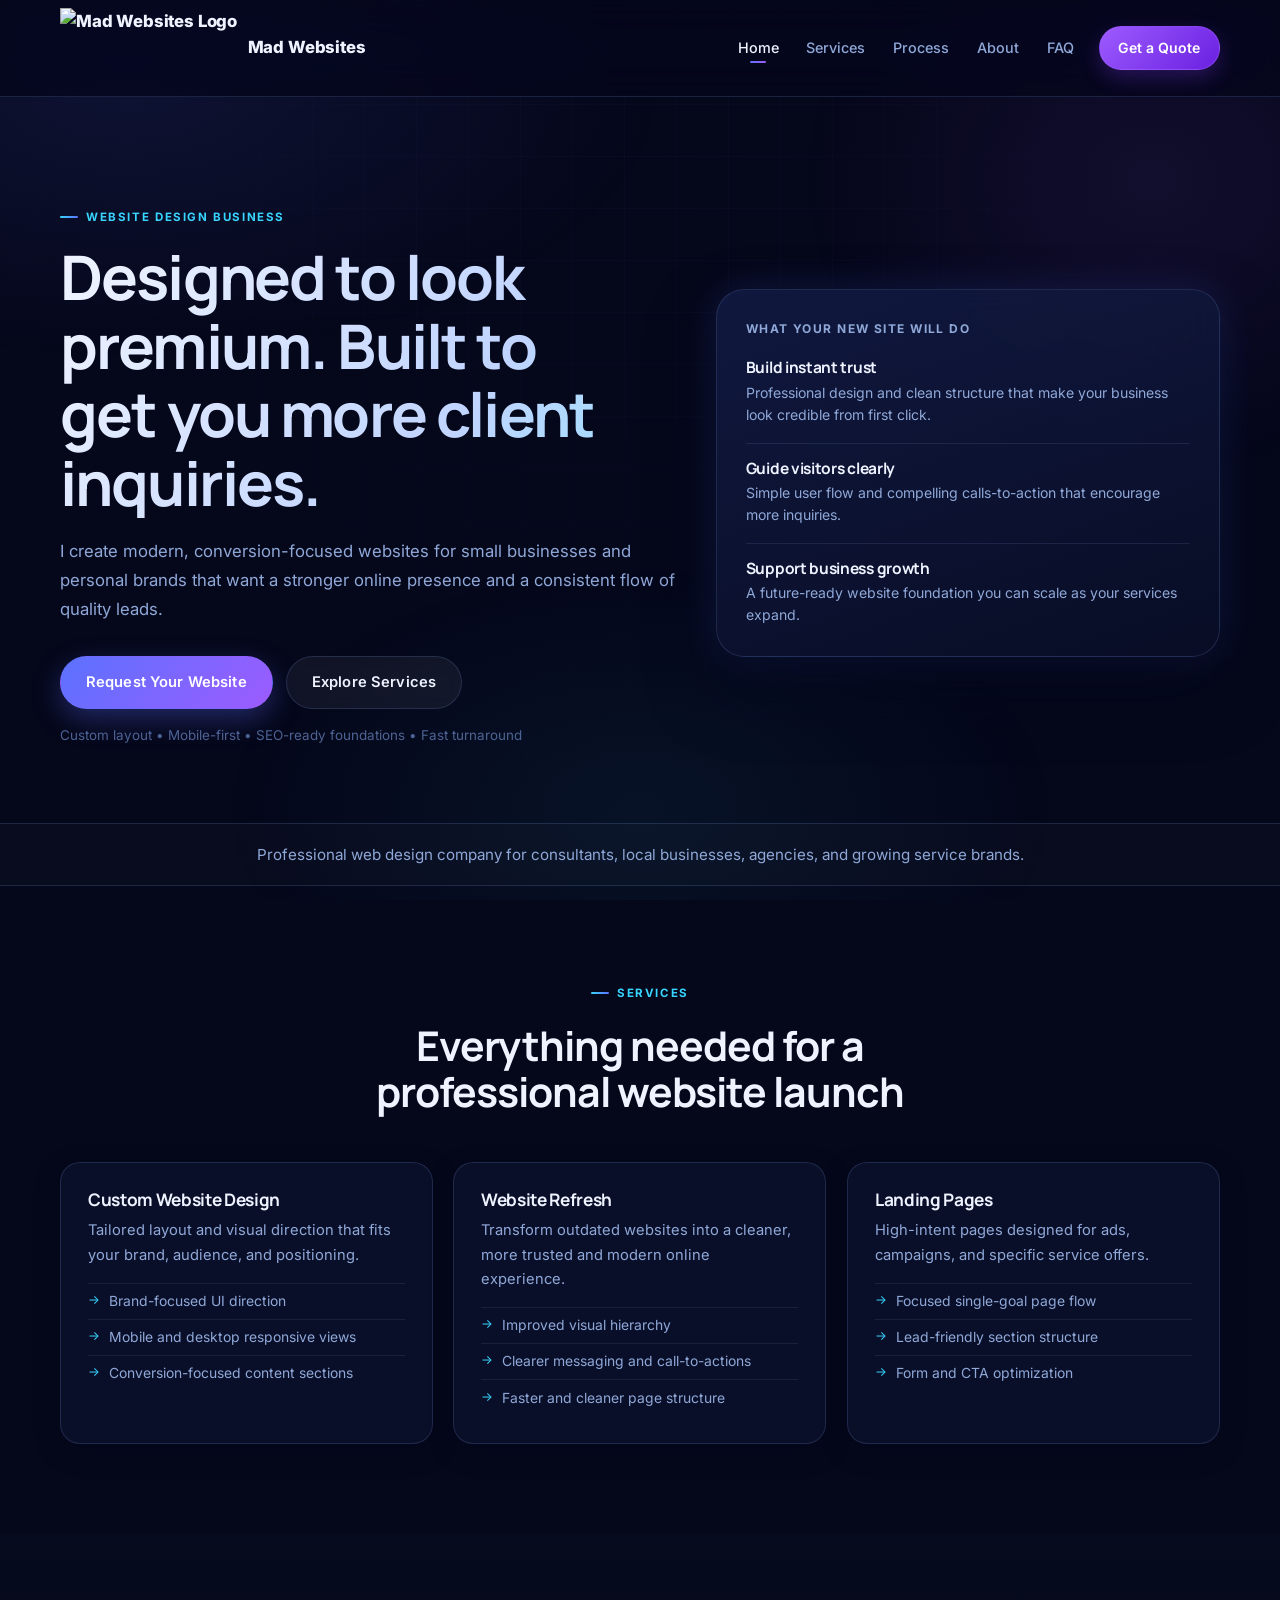
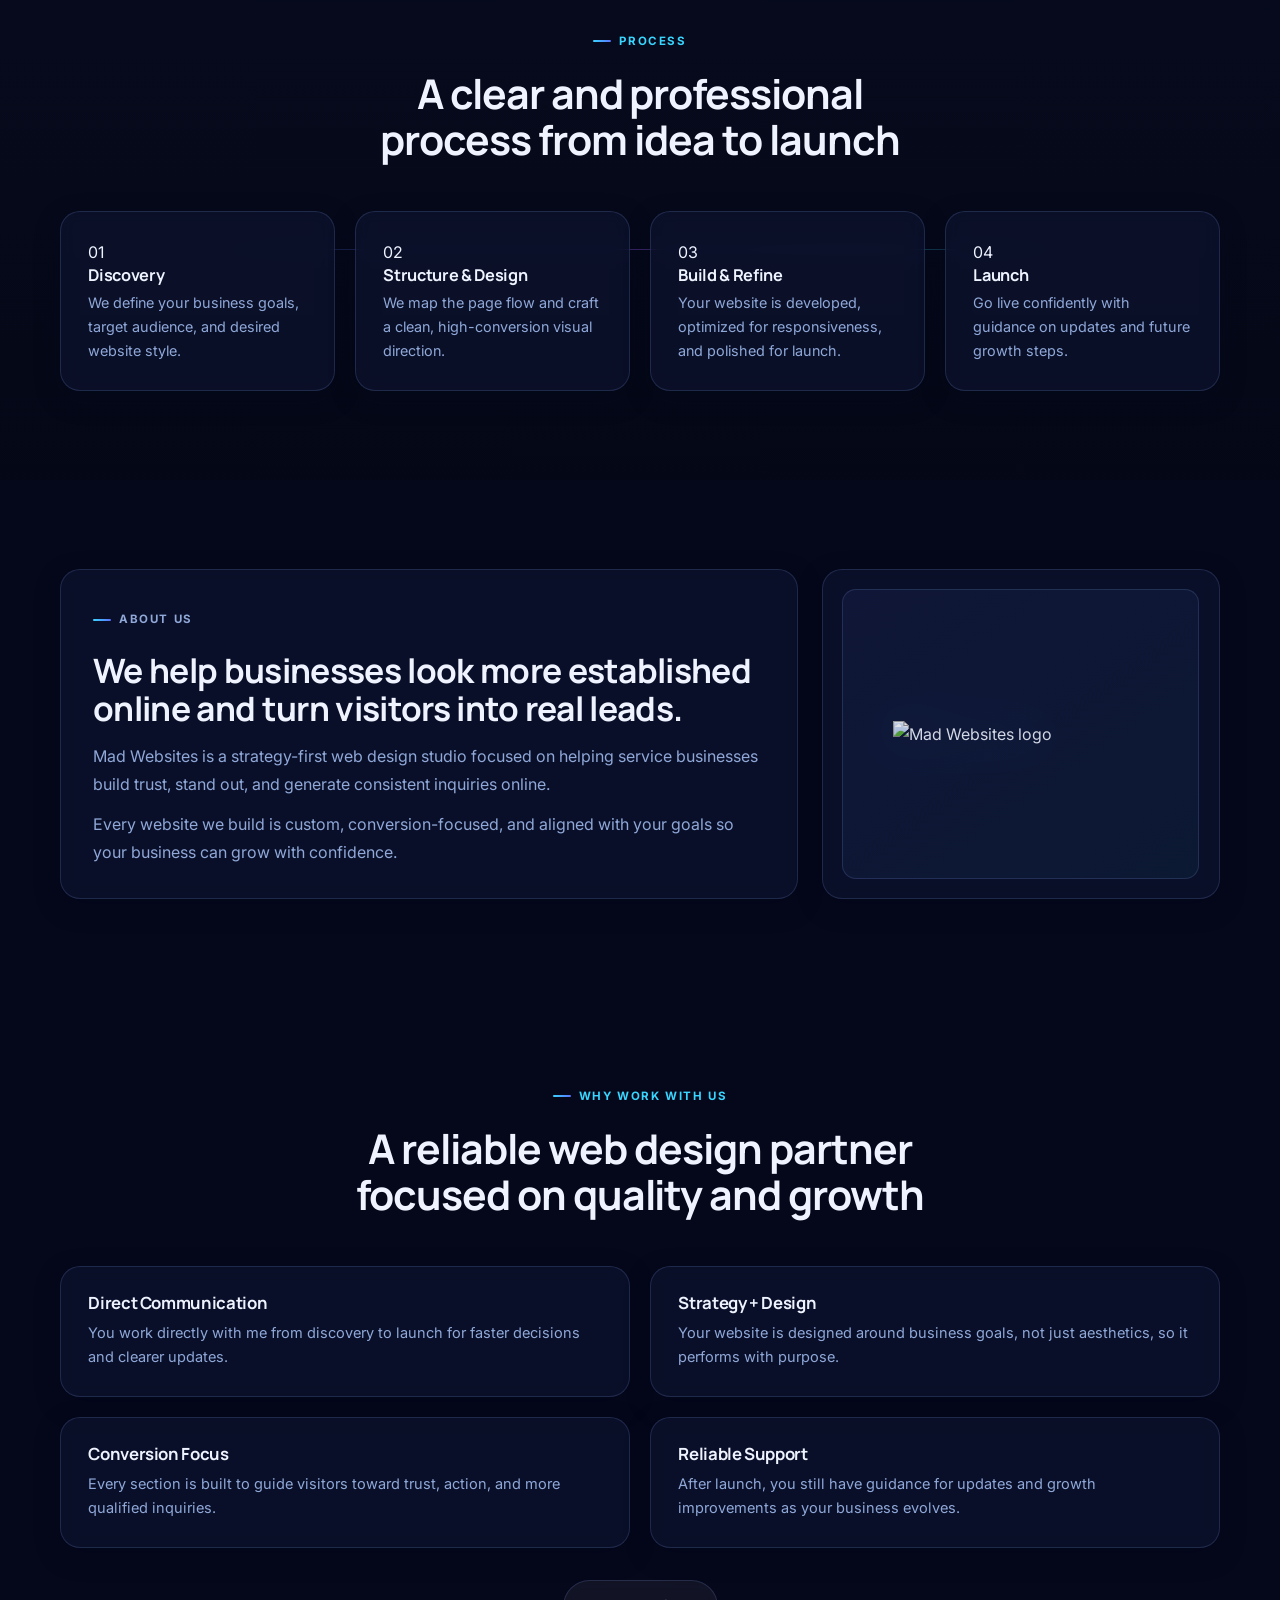
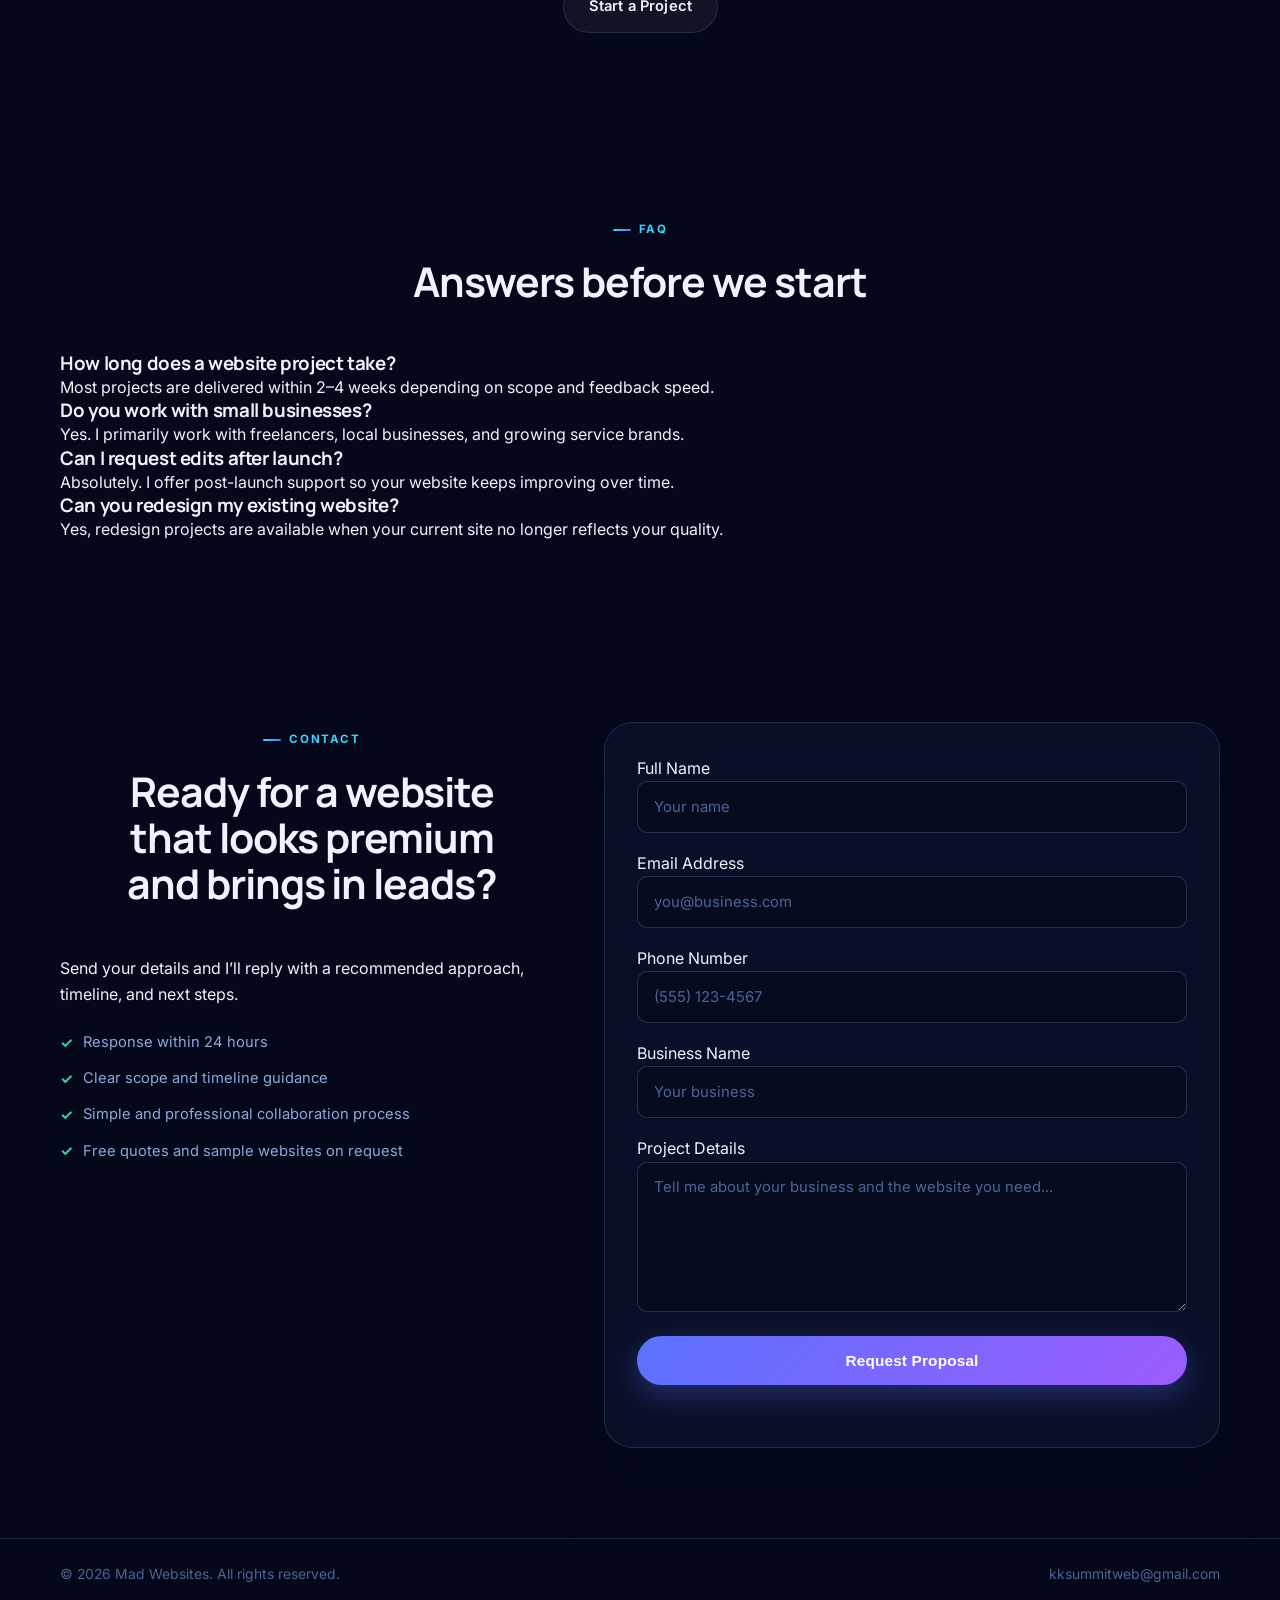
==== commit 56827430: "Form Submission Works!" ====
--- a/index.html
+++ b/index.html
@@ -3,76 +3,72 @@
 <head>
   <meta charset="UTF-8" />
   <meta name="viewport" content="width=device-width, initial-scale=1.0" />
-  <meta name="description" content="Mad Forge — Strategy-first, modern website design for service businesses. Conversion-focused websites that help you win more clients." />
-  <meta property="og:title" content="Mad Forge | Professional Website Design" />
-  <meta property="og:description" content="Premium, conversion-focused websites for small businesses and service brands." />
+  <meta name="description" content="Professional website design for service businesses. Strategy-first, modern design, and conversion-focused websites that help you win clients." />
+  <meta property="og:title" content="Mad Websites | Website Design Business" />
+  <meta property="og:description" content="Aesthetic, professional websites designed to help your business stand out and generate consistent inquiries." />
   <meta property="og:type" content="website" />
-  <title>Mad Forge | Professional Website Design</title>
+  <title>Mad Websites | Professional Website Design</title>
   <link rel="preconnect" href="https://fonts.googleapis.com" />
   <link rel="preconnect" href="https://fonts.gstatic.com" crossorigin />
   <link href="https://fonts.googleapis.com/css2?family=Inter:wght@400;500;600;700;800&family=Manrope:wght@700;800&display=swap" rel="stylesheet" />
   <link rel="stylesheet" href="styles.css" />
 </head>
 <body>
-  <div class="grid-overlay" aria-hidden="true"></div>
+  <div class="bg-canvas" aria-hidden="true">
+    <span class="blob blob-1"></span>
+    <span class="blob blob-2"></span>
+    <span class="blob blob-3"></span>
+    <span class="grid-overlay"></span>
+  </div>
 
   <header class="topbar" id="top">
     <div class="container nav-wrap">
-      <a class="brand" href="index.html">
-        <img src="assets/Mad Forge Logo.png" alt="Mad Forge Logo" class="brand-logo" />
-        Mad Forge
+      <a class="brand" href="#top">
+        <img src="assets/Mad Websites Logo.png" alt="Mad Websites Logo" class="brand-logo" />
+        Mad Websites
       </a>
       <button class="menu-toggle" aria-expanded="false" aria-controls="site-nav" aria-label="Toggle navigation">
         <span></span><span></span><span></span>
       </button>
       <nav class="site-nav" id="site-nav">
-        <a href="index.html" class="active">Home</a>
-        <a href="services.html">Services</a>
-        <a href="process.html">Process</a>
-        <a href="about.html">About</a>
-        <a href="faq.html">FAQ</a>
-        <a href="contact.html" class="nav-cta">Get a Quote</a>
+        <a href="#home">Home</a>
+        <a href="#services">Services</a>
+        <a href="#process">Process</a>
+        <a href="#about">About</a>
+        <a href="#faq">FAQ</a>
+        <a href="#contact" class="nav-cta">Get a Quote</a>
       </nav>
     </div>
   </header>
 
   <main>
-    <!-- Hero -->
     <section class="hero" id="home">
       <div class="container hero-grid">
         <div class="hero-copy reveal">
-          <p class="eyebrow">Website Design Studio</p>
-          <h1>Designed to look premium. Built to win you clients.</h1>
+          <p class="eyebrow">Website Design Business</p>
+          <h1>Designed to look premium. Built to get you more client inquiries.</h1>
           <p class="lead">
-            We create modern, conversion-focused websites for small businesses and personal brands
-            that want a stronger online presence and a consistent flow of quality leads.
+            I create modern, conversion-focused websites for small businesses and personal brands that want
+            a stronger online presence and a consistent flow of quality leads.
           </p>
           <div class="hero-actions">
-            <a href="contact.html" class="btn btn-primary">Request Your Website</a>
-            <a href="services.html" class="btn btn-secondary">Explore Services</a>
+            <a href="#contact" class="btn btn-primary">Request Your Website</a>
+            <a href="#services" class="btn btn-secondary">Explore Services</a>
           </div>
-          <p class="micro-proof">
-            <span>Custom layout</span>
-            <span>Mobile-first</span>
-            <span>SEO-ready</span>
-            <span>Fast turnaround</span>
-          </p>
-        </div>
-
-        <aside class="hero-card reveal" style="--reveal-delay:120ms">
+          <p class="micro-proof">Custom layout • Mobile-first • SEO-ready foundations • Fast turnaround</p>
+        </div>
+
+        <aside class="hero-card reveal">
           <p class="card-title">What your new site will do</p>
           <article class="outcome-item">
-            <div class="outcome-icon">🎯</div>
             <h3>Build instant trust</h3>
-            <p>Professional design and clean structure that make your business look credible from the first click.</p>
+            <p>Professional design and clean structure that make your business look credible from first click.</p>
           </article>
           <article class="outcome-item">
-            <div class="outcome-icon">🔀</div>
             <h3>Guide visitors clearly</h3>
-            <p>Simple user flow and compelling calls-to-action that encourage more quality inquiries.</p>
+            <p>Simple user flow and compelling calls-to-action that encourage more inquiries.</p>
           </article>
           <article class="outcome-item">
-            <div class="outcome-icon">📈</div>
             <h3>Support business growth</h3>
             <p>A future-ready website foundation you can scale as your services expand.</p>
           </article>
@@ -80,37 +76,13 @@
       </div>
     </section>
 
-    <!-- Stats -->
-    <div class="stats-strip reveal">
-      <div class="container stats-grid">
-        <div class="stat-item">
-          <span class="stat-number">100%</span>
-          <span class="stat-label">Custom Build</span>
-        </div>
-        <div class="stat-item">
-          <span class="stat-number">2–4wk</span>
-          <span class="stat-label">Delivery Time</span>
-        </div>
-        <div class="stat-item">
-          <span class="stat-number">100%</span>
-          <span class="stat-label">Mobile-First</span>
-        </div>
-        <div class="stat-item">
-          <span class="stat-number">24hr</span>
-          <span class="stat-label">Response Time</span>
-        </div>
-      </div>
-    </div>
-
-    <!-- Trust strip -->
-    <div class="strip reveal">
+    <section class="strip reveal">
       <div class="container strip-inner">
-        <p>Professional web design for consultants, local businesses, agencies, and growing service brands.</p>
-      </div>
-    </div>
-
-    <!-- Services preview -->
-    <section class="section reveal">
+        <p>Professional web design company for consultants, local businesses, agencies, and growing service brands.</p>
+      </div>
+    </section>
+
+    <section id="services" class="section reveal">
       <div class="container">
         <div class="section-head">
           <p class="eyebrow">Services</p>
@@ -118,109 +90,198 @@
         </div>
         <div class="card-grid">
           <article class="service-card">
-            <div class="service-icon">🎨</div>
             <h3>Custom Website Design</h3>
-            <p>Tailored layout and visual direction that fits your brand, audience, and positioning perfectly.</p>
+            <p>Tailored layout and visual direction that fits your brand, audience, and positioning.</p>
             <ul>
               <li>Brand-focused UI direction</li>
-              <li>Mobile &amp; desktop responsive</li>
-              <li>Conversion-focused sections</li>
+              <li>Mobile and desktop responsive views</li>
+              <li>Conversion-focused content sections</li>
             </ul>
           </article>
           <article class="service-card">
-            <div class="service-icon">⚡</div>
             <h3>Website Refresh</h3>
             <p>Transform outdated websites into a cleaner, more trusted and modern online experience.</p>
             <ul>
               <li>Improved visual hierarchy</li>
-              <li>Clearer messaging &amp; CTAs</li>
-              <li>Faster, cleaner structure</li>
+              <li>Clearer messaging and call-to-actions</li>
+              <li>Faster and cleaner page structure</li>
             </ul>
           </article>
           <article class="service-card">
-            <div class="service-icon">🎯</div>
             <h3>Landing Pages</h3>
-            <p>High-intent pages designed for ads, campaigns, and specific service offers that convert.</p>
+            <p>High-intent pages designed for ads, campaigns, and specific service offers.</p>
             <ul>
-              <li>Single-goal page flow</li>
-              <li>Lead-friendly structure</li>
-              <li>Form &amp; CTA optimization</li>
+              <li>Focused single-goal page flow</li>
+              <li>Lead-friendly section structure</li>
+              <li>Form and CTA optimization</li>
             </ul>
           </article>
         </div>
-        <div class="why-cta-row" style="margin-top:2rem">
-          <a href="services.html" class="btn btn-outline">View All Services</a>
-          <a href="contact.html" class="btn btn-primary">Start a Project</a>
-        </div>
-      </div>
-    </section>
-
-    <!-- Why work with us -->
-    <section class="section section-alt reveal">
+      </div>
+    </section>
+
+    <section id="process" class="section section-alt reveal">
+      <div class="container">
+        <div class="section-head">
+          <p class="eyebrow">Process</p>
+          <h2>A clear and professional process from idea to launch</h2>
+        </div>
+        <div class="timeline">
+          <article>
+            <span>01</span>
+            <h3>Discovery</h3>
+            <p>We define your business goals, target audience, and desired website style.</p>
+          </article>
+          <article>
+            <span>02</span>
+            <h3>Structure & Design</h3>
+            <p>We map the page flow and craft a clean, high-conversion visual direction.</p>
+          </article>
+          <article>
+            <span>03</span>
+            <h3>Build & Refine</h3>
+            <p>Your website is developed, optimized for responsiveness, and polished for launch.</p>
+          </article>
+          <article>
+            <span>04</span>
+            <h3>Launch</h3>
+            <p>Go live confidently with guidance on updates and future growth steps.</p>
+          </article>
+        </div>
+      </div>
+    </section>
+
+    <section id="about" class="section about reveal">
+      <div class="container about-wrap">
+        <article class="about-card">
+          <p class="eyebrow">About Us</p>
+          <h2>We help businesses look more established online and turn visitors into real leads.</h2>
+          <p>
+            Mad Websites is a strategy-first web design studio focused on helping service businesses
+            build trust, stand out, and generate consistent inquiries online.
+          </p>
+          <p>
+            Every website we build is custom, conversion-focused, and aligned with your goals so your
+            business can grow with confidence.
+          </p>
+        </article>
+        <aside class="about-visual">
+          <div class="about-photo-frame">
+            <img src="assets/Mad%20Websites%20Logo.png" alt="Mad Websites logo" />
+          </div>
+        </aside>
+      </div>
+    </section>
+
+    <section id="why-work" class="section reveal">
       <div class="container">
         <div class="section-head">
           <p class="eyebrow">Why Work With Us</p>
-          <h2>A reliable partner focused on quality and growth</h2>
+          <h2>A reliable web design partner focused on quality and growth</h2>
         </div>
         <div class="why-grid">
           <article class="why-card">
-            <div class="why-icon">🤝</div>
             <h3>Direct Communication</h3>
-            <p>You work directly with us from discovery to launch for faster decisions and clearer updates every step of the way.</p>
-          </article>
-          <article class="why-card">
-            <div class="why-icon">💡</div>
+            <p>You work directly with me from discovery to launch for faster decisions and clearer updates.</p>
+          </article>
+          <article class="why-card">
             <h3>Strategy + Design</h3>
-            <p>Every website is designed around your business goals, not just aesthetics — so it performs with purpose.</p>
-          </article>
-          <article class="why-card">
-            <div class="why-icon">📊</div>
+            <p>Your website is designed around business goals, not just aesthetics, so it performs with purpose.</p>
+          </article>
+          <article class="why-card">
             <h3>Conversion Focus</h3>
-            <p>Every section is built to guide visitors toward trust, action, and more qualified inquiries for your business.</p>
-          </article>
-          <article class="why-card">
-            <div class="why-icon">🛡️</div>
+            <p>Every section is built to guide visitors toward trust, action, and more qualified inquiries.</p>
+          </article>
+          <article class="why-card">
             <h3>Reliable Support</h3>
             <p>After launch, you still have guidance for updates and growth improvements as your business evolves.</p>
           </article>
         </div>
         <div class="why-cta-row">
-          <a href="about.html" class="btn btn-secondary">Learn About Us</a>
-          <a href="process.html" class="btn btn-outline">See Our Process</a>
-        </div>
-      </div>
-    </section>
-
-    <!-- CTA Banner -->
-    <section class="cta-banner reveal">
-      <div class="container">
-        <div class="cta-box">
-          <p class="eyebrow" style="justify-content:center">Ready to get started?</p>
-          <h2>A website that looks premium and brings in consistent leads.</h2>
-          <p>Send your details and we'll reply with a recommended approach, timeline, and next steps.</p>
-          <div class="btn-group">
-            <a href="contact.html" class="btn btn-primary">Request a Free Quote</a>
-            <a href="faq.html" class="btn btn-secondary">Read FAQs First</a>
+          <a href="#contact" class="btn btn-secondary">Start a Project</a>
+        </div>
+      </div>
+    </section>
+
+    <section id="faq" class="section reveal">
+      <div class="container">
+        <div class="section-head faq-head">
+          <p class="eyebrow">FAQ</p>
+          <h2>Answers before we start</h2>
+        </div>
+        <div class="faq-grid">
+          <article>
+            <h3>How long does a website project take?</h3>
+            <p>Most projects are delivered within 2–4 weeks depending on scope and feedback speed.</p>
+          </article>
+          <article>
+            <h3>Do you work with small businesses?</h3>
+            <p>Yes. I primarily work with freelancers, local businesses, and growing service brands.</p>
+          </article>
+          <article>
+            <h3>Can I request edits after launch?</h3>
+            <p>Absolutely. I offer post-launch support so your website keeps improving over time.</p>
+          </article>
+          <article>
+            <h3>Can you redesign my existing website?</h3>
+            <p>Yes, redesign projects are available when your current site no longer reflects your quality.</p>
+          </article>
+        </div>
+      </div>
+    </section>
+
+    <section id="contact" class="section contact reveal">
+      <div class="container contact-wrap">
+        <div>
+          <div class="section-head">
+            <p class="eyebrow">Contact</p>
+            <h2>Ready for a website that looks premium and brings in leads?</h2>
           </div>
-        </div>
+          <p>
+            Send your details and I’ll reply with a recommended approach, timeline, and next steps.
+          </p>
+          <ul class="contact-points">
+            <li>Response within 24 hours</li>
+            <li>Clear scope and timeline guidance</li>
+            <li>Simple and professional collaboration process</li>
+            <li>Free quotes and sample websites on request</li>
+          </ul>
+        </div>
+
+        <form class="contact-form" id="contactForm" novalidate>
+          <label>
+            Full Name
+            <input type="text" name="name" placeholder="Your name" required />
+          </label>
+          <label>
+            Email Address
+            <input type="email" name="email" placeholder="you@business.com" required />
+          </label>
+          <label>
+            Phone Number
+            <input type="tel" name="phone" placeholder="(555) 123-4567" />
+          </label>
+          <label>
+            Business Name
+            <input type="text" name="business" placeholder="Your business" />
+          </label>
+          <label>
+            Project Details
+            <textarea name="details" rows="5" placeholder="Tell me about your business and the website you need..." required></textarea>
+          </label>
+          <button type="submit" class="btn btn-primary">Request Proposal</button>
+          <p class="form-note" id="formMessage" aria-live="polite"></p>
+        </form>
       </div>
     </section>
   </main>
 
   <footer class="footer">
     <div class="container footer-wrap">
-      <p>© <span id="year"></span> Mad Forge. All rights reserved.</p>
-      <nav class="footer-links">
-        <a href="services.html">Services</a>
-        <a href="process.html">Process</a>
-        <a href="about.html">About</a>
-        <a href="contact.html">Contact</a>
-        <a href="mailto:kksummitweb@gmail.com">kksummitweb@gmail.com</a>
-      </nav>
+      <p>© <span id="year"></span> Mad Websites. All rights reserved.</p>
+      <a href="mailto:kksummitweb@gmail.com">kksummitweb@gmail.com</a>
     </div>
   </footer>
-
-  <a href="contact.html" class="floating-cta" aria-label="Get a Quote">Get a Quote →</a>
 
   <script src="script.js"></script>
 </body>
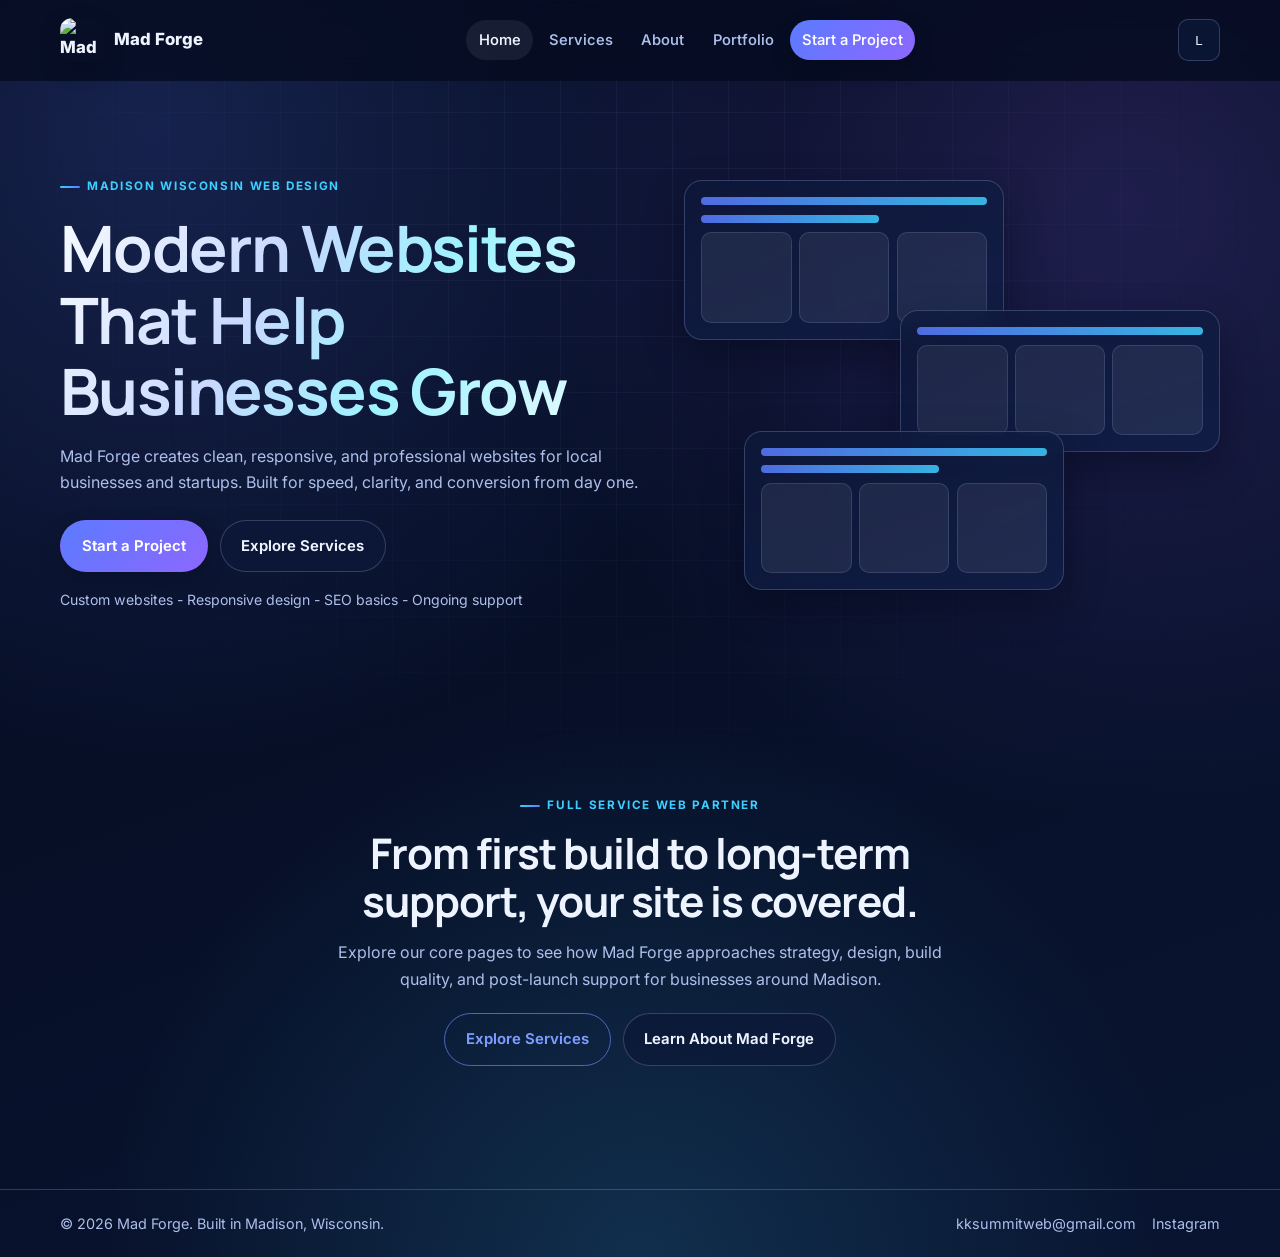
==== commit 020e87eb: "Demo Website Design Started." ====
--- a/index.html
+++ b/index.html
@@ -3,286 +3,75 @@
 <head>
   <meta charset="UTF-8" />
   <meta name="viewport" content="width=device-width, initial-scale=1.0" />
-  <meta name="description" content="Professional website design for service businesses. Strategy-first, modern design, and conversion-focused websites that help you win clients." />
-  <meta property="og:title" content="Mad Websites | Website Design Business" />
-  <meta property="og:description" content="Aesthetic, professional websites designed to help your business stand out and generate consistent inquiries." />
+  <meta name="description" content="Mad Forge builds modern, responsive, professional websites for businesses in the Madison, Wisconsin area." />
+  <meta property="og:title" content="Mad Forge | Modern Web Design in Madison, WI" />
+  <meta property="og:description" content="Custom websites, landing pages, redesigns, SEO basics, maintenance, and support for growing businesses." />
   <meta property="og:type" content="website" />
-  <title>Mad Websites | Professional Website Design</title>
+  <title>Mad Forge | Modern Web Design in Madison, WI</title>
   <link rel="preconnect" href="https://fonts.googleapis.com" />
   <link rel="preconnect" href="https://fonts.gstatic.com" crossorigin />
   <link href="https://fonts.googleapis.com/css2?family=Inter:wght@400;500;600;700;800&family=Manrope:wght@700;800&display=swap" rel="stylesheet" />
   <link rel="stylesheet" href="styles.css" />
 </head>
 <body>
-  <div class="bg-canvas" aria-hidden="true">
-    <span class="blob blob-1"></span>
-    <span class="blob blob-2"></span>
-    <span class="blob blob-3"></span>
-    <span class="grid-overlay"></span>
-  </div>
-
-  <header class="topbar" id="top">
+  <a class="skip-link" href="#main-content">Skip to main content</a>
+  <header class="topbar">
     <div class="container nav-wrap">
-      <a class="brand" href="#top">
-        <img src="assets/Mad Websites Logo.png" alt="Mad Websites Logo" class="brand-logo" />
-        Mad Websites
+      <a class="brand" href="index.html" aria-label="Mad Forge home">
+        <img src="assets/Mad Websites Logo.png" alt="Mad Forge logo" class="brand-logo" />
+        Mad Forge
       </a>
-      <button class="menu-toggle" aria-expanded="false" aria-controls="site-nav" aria-label="Toggle navigation">
-        <span></span><span></span><span></span>
-      </button>
-      <nav class="site-nav" id="site-nav">
-        <a href="#home">Home</a>
-        <a href="#services">Services</a>
-        <a href="#process">Process</a>
-        <a href="#about">About</a>
-        <a href="#faq">FAQ</a>
-        <a href="#contact" class="nav-cta">Get a Quote</a>
+      <nav class="site-nav" id="site-nav" aria-label="Primary">
+        <a href="index.html" class="active">Home</a>
+        <a href="services.html">Services</a>
+        <a href="about.html">About</a>
+        <a href="portfolio.html">Portfolio</a>
+        <a href="contact.html" class="nav-cta">Start a Project</a>
       </nav>
+      <div class="nav-actions">
+        <button class="theme-toggle" id="themeToggle" aria-label="Switch to light mode" type="button">L</button>
+        <span class="sr-only" id="themeLabel">Switch to light mode</span>
+        <button class="menu-toggle" aria-expanded="false" aria-controls="site-nav" aria-label="Toggle navigation" type="button"><span></span><span></span><span></span></button>
+      </div>
     </div>
   </header>
 
-  <main>
-    <section class="hero" id="home">
+  <main id="main-content">
+    <section class="hero">
       <div class="container hero-grid">
-        <div class="hero-copy reveal">
-          <p class="eyebrow">Website Design Business</p>
-          <h1>Designed to look premium. Built to get you more client inquiries.</h1>
-          <p class="lead">
-            I create modern, conversion-focused websites for small businesses and personal brands that want
-            a stronger online presence and a consistent flow of quality leads.
-          </p>
+        <div class="reveal">
+          <p class="eyebrow">Madison Wisconsin Web Design</p>
+          <h1>Modern Websites That Help Businesses Grow</h1>
+          <p class="lead">Mad Forge creates clean, responsive, and professional websites for local businesses and startups. Built for speed, clarity, and conversion from day one.</p>
           <div class="hero-actions">
-            <a href="#contact" class="btn btn-primary">Request Your Website</a>
-            <a href="#services" class="btn btn-secondary">Explore Services</a>
+            <a href="contact.html" class="btn btn-primary">Start a Project</a>
+            <a href="services.html" class="btn btn-secondary">Explore Services</a>
           </div>
-          <p class="micro-proof">Custom layout • Mobile-first • SEO-ready foundations • Fast turnaround</p>
+          <p class="micro-proof">Custom websites - Responsive design - SEO basics - Ongoing support</p>
         </div>
 
-        <aside class="hero-card reveal">
-          <p class="card-title">What your new site will do</p>
-          <article class="outcome-item">
-            <h3>Build instant trust</h3>
-            <p>Professional design and clean structure that make your business look credible from first click.</p>
-          </article>
-          <article class="outcome-item">
-            <h3>Guide visitors clearly</h3>
-            <p>Simple user flow and compelling calls-to-action that encourage more inquiries.</p>
-          </article>
-          <article class="outcome-item">
-            <h3>Support business growth</h3>
-            <p>A future-ready website foundation you can scale as your services expand.</p>
-          </article>
-        </aside>
-      </div>
-    </section>
-
-    <section class="strip reveal">
-      <div class="container strip-inner">
-        <p>Professional web design company for consultants, local businesses, agencies, and growing service brands.</p>
-      </div>
-    </section>
-
-    <section id="services" class="section reveal">
-      <div class="container">
-        <div class="section-head">
-          <p class="eyebrow">Services</p>
-          <h2>Everything needed for a professional website launch</h2>
-        </div>
-        <div class="card-grid">
-          <article class="service-card">
-            <h3>Custom Website Design</h3>
-            <p>Tailored layout and visual direction that fits your brand, audience, and positioning.</p>
-            <ul>
-              <li>Brand-focused UI direction</li>
-              <li>Mobile and desktop responsive views</li>
-              <li>Conversion-focused content sections</li>
-            </ul>
-          </article>
-          <article class="service-card">
-            <h3>Website Refresh</h3>
-            <p>Transform outdated websites into a cleaner, more trusted and modern online experience.</p>
-            <ul>
-              <li>Improved visual hierarchy</li>
-              <li>Clearer messaging and call-to-actions</li>
-              <li>Faster and cleaner page structure</li>
-            </ul>
-          </article>
-          <article class="service-card">
-            <h3>Landing Pages</h3>
-            <p>High-intent pages designed for ads, campaigns, and specific service offers.</p>
-            <ul>
-              <li>Focused single-goal page flow</li>
-              <li>Lead-friendly section structure</li>
-              <li>Form and CTA optimization</li>
-            </ul>
-          </article>
+        <div class="mockup-stack reveal" aria-hidden="true">
+          <article class="floating-panel panel-one tilt-card"><div class="mini-bar"></div><div class="mini-bar short"></div><div class="mini-grid"><span class="mini-cell"></span><span class="mini-cell"></span><span class="mini-cell"></span></div></article>
+          <article class="floating-panel panel-two tilt-card"><div class="mini-bar"></div><div class="mini-grid"><span class="mini-cell"></span><span class="mini-cell"></span><span class="mini-cell"></span></div></article>
+          <article class="floating-panel panel-three tilt-card"><div class="mini-bar"></div><div class="mini-bar short"></div><div class="mini-grid"><span class="mini-cell"></span><span class="mini-cell"></span><span class="mini-cell"></span></div></article>
         </div>
       </div>
     </section>
 
-    <section id="process" class="section section-alt reveal">
-      <div class="container">
-        <div class="section-head">
-          <p class="eyebrow">Process</p>
-          <h2>A clear and professional process from idea to launch</h2>
+    <section class="section">
+      <div class="container section-head reveal">
+        <p class="eyebrow">Full Service Web Partner</p>
+        <h2>From first build to long-term support, your site is covered.</h2>
+        <p class="lead" style="margin:0.9rem auto 0;">Explore our core pages to see how Mad Forge approaches strategy, design, build quality, and post-launch support for businesses around Madison.</p>
+        <div class="hero-actions" style="justify-content:center; margin-top:1.3rem;">
+          <a href="services.html" class="btn btn-outline">Explore Services</a>
+          <a href="about.html" class="btn btn-secondary">Learn About Mad Forge</a>
         </div>
-        <div class="timeline">
-          <article>
-            <span>01</span>
-            <h3>Discovery</h3>
-            <p>We define your business goals, target audience, and desired website style.</p>
-          </article>
-          <article>
-            <span>02</span>
-            <h3>Structure & Design</h3>
-            <p>We map the page flow and craft a clean, high-conversion visual direction.</p>
-          </article>
-          <article>
-            <span>03</span>
-            <h3>Build & Refine</h3>
-            <p>Your website is developed, optimized for responsiveness, and polished for launch.</p>
-          </article>
-          <article>
-            <span>04</span>
-            <h3>Launch</h3>
-            <p>Go live confidently with guidance on updates and future growth steps.</p>
-          </article>
-        </div>
-      </div>
-    </section>
-
-    <section id="about" class="section about reveal">
-      <div class="container about-wrap">
-        <article class="about-card">
-          <p class="eyebrow">About Us</p>
-          <h2>We help businesses look more established online and turn visitors into real leads.</h2>
-          <p>
-            Mad Websites is a strategy-first web design studio focused on helping service businesses
-            build trust, stand out, and generate consistent inquiries online.
-          </p>
-          <p>
-            Every website we build is custom, conversion-focused, and aligned with your goals so your
-            business can grow with confidence.
-          </p>
-        </article>
-        <aside class="about-visual">
-          <div class="about-photo-frame">
-            <img src="assets/Mad%20Websites%20Logo.png" alt="Mad Websites logo" />
-          </div>
-        </aside>
-      </div>
-    </section>
-
-    <section id="why-work" class="section reveal">
-      <div class="container">
-        <div class="section-head">
-          <p class="eyebrow">Why Work With Us</p>
-          <h2>A reliable web design partner focused on quality and growth</h2>
-        </div>
-        <div class="why-grid">
-          <article class="why-card">
-            <h3>Direct Communication</h3>
-            <p>You work directly with me from discovery to launch for faster decisions and clearer updates.</p>
-          </article>
-          <article class="why-card">
-            <h3>Strategy + Design</h3>
-            <p>Your website is designed around business goals, not just aesthetics, so it performs with purpose.</p>
-          </article>
-          <article class="why-card">
-            <h3>Conversion Focus</h3>
-            <p>Every section is built to guide visitors toward trust, action, and more qualified inquiries.</p>
-          </article>
-          <article class="why-card">
-            <h3>Reliable Support</h3>
-            <p>After launch, you still have guidance for updates and growth improvements as your business evolves.</p>
-          </article>
-        </div>
-        <div class="why-cta-row">
-          <a href="#contact" class="btn btn-secondary">Start a Project</a>
-        </div>
-      </div>
-    </section>
-
-    <section id="faq" class="section reveal">
-      <div class="container">
-        <div class="section-head faq-head">
-          <p class="eyebrow">FAQ</p>
-          <h2>Answers before we start</h2>
-        </div>
-        <div class="faq-grid">
-          <article>
-            <h3>How long does a website project take?</h3>
-            <p>Most projects are delivered within 2–4 weeks depending on scope and feedback speed.</p>
-          </article>
-          <article>
-            <h3>Do you work with small businesses?</h3>
-            <p>Yes. I primarily work with freelancers, local businesses, and growing service brands.</p>
-          </article>
-          <article>
-            <h3>Can I request edits after launch?</h3>
-            <p>Absolutely. I offer post-launch support so your website keeps improving over time.</p>
-          </article>
-          <article>
-            <h3>Can you redesign my existing website?</h3>
-            <p>Yes, redesign projects are available when your current site no longer reflects your quality.</p>
-          </article>
-        </div>
-      </div>
-    </section>
-
-    <section id="contact" class="section contact reveal">
-      <div class="container contact-wrap">
-        <div>
-          <div class="section-head">
-            <p class="eyebrow">Contact</p>
-            <h2>Ready for a website that looks premium and brings in leads?</h2>
-          </div>
-          <p>
-            Send your details and I’ll reply with a recommended approach, timeline, and next steps.
-          </p>
-          <ul class="contact-points">
-            <li>Response within 24 hours</li>
-            <li>Clear scope and timeline guidance</li>
-            <li>Simple and professional collaboration process</li>
-            <li>Free quotes and sample websites on request</li>
-          </ul>
-        </div>
-
-        <form class="contact-form" id="contactForm" novalidate>
-          <label>
-            Full Name
-            <input type="text" name="name" placeholder="Your name" required />
-          </label>
-          <label>
-            Email Address
-            <input type="email" name="email" placeholder="you@business.com" required />
-          </label>
-          <label>
-            Phone Number
-            <input type="tel" name="phone" placeholder="(555) 123-4567" />
-          </label>
-          <label>
-            Business Name
-            <input type="text" name="business" placeholder="Your business" />
-          </label>
-          <label>
-            Project Details
-            <textarea name="details" rows="5" placeholder="Tell me about your business and the website you need..." required></textarea>
-          </label>
-          <button type="submit" class="btn btn-primary">Request Proposal</button>
-          <p class="form-note" id="formMessage" aria-live="polite"></p>
-        </form>
       </div>
     </section>
   </main>
 
-  <footer class="footer">
-    <div class="container footer-wrap">
-      <p>© <span id="year"></span> Mad Websites. All rights reserved.</p>
-      <a href="mailto:kksummitweb@gmail.com">kksummitweb@gmail.com</a>
-    </div>
-  </footer>
-
+  <footer class="footer"><div class="container footer-wrap"><p>&copy; <span id="year"></span> Mad Forge. Built in Madison, Wisconsin.</p><nav class="footer-links" aria-label="Footer"><a href="mailto:kksummitweb@gmail.com">kksummitweb@gmail.com</a><a href="https://www.instagram.com" target="_blank" rel="noreferrer">Instagram</a></nav></div></footer>
   <script src="script.js"></script>
 </body>
 </html>
--- a/styles.css
+++ b/styles.css
@@ -1,155 +1,166 @@
-/* ============================================
-   MAD WEBSITES — PROFESSIONAL DESIGN SYSTEM
-   ============================================ */
+/*
+  Mad Forge premium multipage stylesheet
+  - 3D cards, glass surfaces, gradients, and responsive layout
+  - Shared design system for all pages
+*/
 
 :root {
-  --bg: #05071a;
-  --bg-2: #070a1f;
-  --surface: rgba(14, 20, 50, 0.65);
-  --surface-strong: rgba(18, 25, 60, 0.88);
-  --surface-soft: rgba(255, 255, 255, 0.05);
-  --glass: rgba(255, 255, 255, 0.04);
-  --glass-border: rgba(255, 255, 255, 0.1);
-  --text: #eef3ff;
-  --text-muted: #8fa8d8;
-  --text-faint: #4e6494;
-  --primary: #5b72ff;
-  --primary-light: #7b8fff;
-  --primary-2: #38d5ff;
-  --accent: #9d5bff;
-  --accent-2: #c084fc;
-  --border: rgba(130, 160, 230, 0.18);
-  --border-hover: rgba(130, 160, 230, 0.38);
-  --ring: rgba(91, 114, 255, 0.45);
-  --success: #34d399;
-  --error: #f87171;
-  --container: 1160px;
-  --radius-xl: 28px;
-  --radius-lg: 20px;
+  --font-ui: "Inter", "Segoe UI", system-ui, -apple-system, sans-serif;
+  --font-display: "Manrope", "Inter", sans-serif;
+
+  --bg: #050b1f;
+  --bg-2: #091430;
+  --surface: rgba(13, 24, 58, 0.72);
+  --surface-2: rgba(16, 30, 71, 0.9);
+  --surface-soft: rgba(255, 255, 255, 0.07);
+  --text: #eef4ff;
+  --text-muted: #adbfeb;
+  --line: rgba(167, 186, 234, 0.25);
+
+  --blue: #5b7bff;
+  --purple: #8d67ff;
+  --sky: #3dcfff;
+
+  --radius-xl: 26px;
+  --radius-lg: 18px;
   --radius-md: 14px;
   --radius-sm: 10px;
-  --shadow: 0 32px 64px rgba(4, 8, 28, 0.6);
-  --shadow-sm: 0 8px 24px rgba(4, 8, 28, 0.35);
-  --glow-primary: 0 0 40px rgba(91, 114, 255, 0.18);
-  --glow-accent: 0 0 40px rgba(157, 91, 255, 0.18);
-  --transition: 0.28s cubic-bezier(0.4, 0, 0.2, 1);
-}
-
-*, *::before, *::after { box-sizing: border-box; }
-html { scroll-behavior: smooth; }
+
+  --shadow-xl: 0 26px 64px rgba(1, 6, 20, 0.5);
+  --shadow-lg: 0 16px 38px rgba(1, 6, 20, 0.38);
+  --shadow-sm: 0 8px 20px rgba(1, 6, 20, 0.25);
+
+  --container: 1160px;
+  --ease: 260ms cubic-bezier(0.22, 0.61, 0.36, 1);
+}
+
+body[data-theme="light"] {
+  --bg: #eff4ff;
+  --bg-2: #f9fbff;
+  --surface: rgba(255, 255, 255, 0.86);
+  --surface-2: rgba(246, 250, 255, 0.96);
+  --surface-soft: rgba(75, 108, 198, 0.08);
+  --text: #101937;
+  --text-muted: #435582;
+  --line: rgba(72, 101, 173, 0.24);
+  --shadow-xl: 0 24px 48px rgba(33, 62, 128, 0.16);
+  --shadow-lg: 0 14px 26px rgba(33, 62, 128, 0.12);
+  --shadow-sm: 0 8px 14px rgba(33, 62, 128, 0.08);
+}
+
+*,
+*::before,
+*::after {
+  box-sizing: border-box;
+}
+
+html {
+  scroll-behavior: smooth;
+}
 
 body {
   margin: 0;
-  font-family: "Inter", system-ui, -apple-system, "Segoe UI", Roboto, sans-serif;
+  font-family: var(--font-ui);
   color: var(--text);
-  background: var(--bg);
+  background: radial-gradient(circle at 12% 10%, rgba(91, 123, 255, 0.2), transparent 40%),
+    radial-gradient(circle at 88% 16%, rgba(141, 103, 255, 0.18), transparent 40%),
+    radial-gradient(circle at 50% 100%, rgba(61, 207, 255, 0.15), transparent 38%),
+    linear-gradient(160deg, var(--bg), var(--bg-2));
   line-height: 1.65;
-  overflow-x: hidden;
-  isolation: isolate;
-  -webkit-font-smoothing: antialiased;
+  transition: background var(--ease), color var(--ease);
 }
 
 body::before {
   content: "";
   position: fixed;
   inset: 0;
-  background:
-    radial-gradient(ellipse 70% 50% at 10% 10%, rgba(91, 114, 255, 0.11) 0%, transparent 60%),
-    radial-gradient(ellipse 50% 60% at 90% 20%, rgba(157, 91, 255, 0.09) 0%, transparent 55%),
-    radial-gradient(ellipse 60% 50% at 50% 90%, rgba(56, 213, 255, 0.06) 0%, transparent 55%);
   pointer-events: none;
-  z-index: 0;
-}
-
-main, .topbar, .footer { position: relative; z-index: 1; }
-
-/* ─── SCROLL PROGRESS ─────────────────────── */
-.scroll-progress {
-  position: fixed;
-  top: 0; left: 0;
-  width: 100%; height: 2px;
-  z-index: 1400;
-  background: transparent;
-}
-.scroll-progress::after {
-  content: "";
+  z-index: -1;
+  background-image: linear-gradient(rgba(140, 166, 232, 0.08) 1px, transparent 1px),
+    linear-gradient(90deg, rgba(140, 166, 232, 0.08) 1px, transparent 1px);
+  background-size: 56px 56px;
+  mask-image: radial-gradient(circle at 50% 20%, black 0%, transparent 72%);
+}
+
+h1,
+h2,
+h3,
+h4 {
+  margin: 0;
+  font-family: var(--font-display);
+  line-height: 1.12;
+  letter-spacing: -0.025em;
+}
+
+p {
+  margin: 0;
+}
+
+a {
+  color: inherit;
+  text-decoration: none;
+}
+
+img {
+  max-width: 100%;
   display: block;
-  width: var(--progress, 0%);
-  height: 100%;
-  background: linear-gradient(90deg, var(--primary-2), var(--primary), var(--accent));
-  box-shadow: 0 0 12px rgba(91, 114, 255, 0.8);
-  transition: width 0.1s linear;
-}
-
-/* ─── GRID OVERLAY ────────────────────────── */
-.grid-overlay {
-  position: fixed;
-  inset: 0;
-  pointer-events: none;
-  z-index: 0;
-  background-image:
-    linear-gradient(rgba(100, 130, 210, 0.045) 1px, transparent 1px),
-    linear-gradient(90deg, rgba(100, 130, 210, 0.045) 1px, transparent 1px);
-  background-size: 52px 52px;
-  mask-image: radial-gradient(circle at 50% 20%, black 0%, transparent 65%);
-}
-
-/* ─── TYPOGRAPHY ──────────────────────────── */
-h1, h2, h3, h4 {
-  margin: 0;
-  line-height: 1.12;
-  font-family: "Manrope", "Inter", sans-serif;
-  letter-spacing: -0.02em;
-}
-a { color: inherit; text-decoration: none; }
-p { margin: 0; }
-
-.eyebrow {
-  display: inline-flex;
-  align-items: center;
-  gap: 0.5rem;
-  margin: 0 0 1rem;
-  text-transform: uppercase;
-  letter-spacing: 0.14em;
-  font-weight: 700;
-  font-size: 0.72rem;
-  color: var(--primary-2);
-}
-.eyebrow::before {
-  content: "";
-  display: inline-block;
-  width: 18px; height: 2px;
-  background: linear-gradient(90deg, var(--primary-2), var(--primary));
-  border-radius: 2px;
-  flex-shrink: 0;
-}
-
-/* ─── LAYOUT ──────────────────────────────── */
+}
+
 .container {
   width: min(var(--container), calc(100% - 2.4rem));
   margin: 0 auto;
 }
 
-/* ─── NAVIGATION ──────────────────────────── */
+.sr-only {
+  position: absolute;
+  width: 1px;
+  height: 1px;
+  padding: 0;
+  margin: -1px;
+  overflow: hidden;
+  clip: rect(0, 0, 0, 0);
+  white-space: nowrap;
+  border: 0;
+}
+
+.skip-link {
+  position: absolute;
+  left: -999px;
+  top: 0;
+  background: var(--text);
+  color: var(--bg);
+  padding: 0.55rem 0.85rem;
+  border-radius: 0 0 10px 10px;
+  z-index: 2500;
+}
+
+.skip-link:focus {
+  left: 0.8rem;
+}
+
+/* Header and navigation */
 .topbar {
   position: sticky;
-  top: 0; z-index: 1000;
-  background: rgba(5, 7, 26, 0.82);
-  backdrop-filter: blur(20px) saturate(180%);
-  -webkit-backdrop-filter: blur(20px) saturate(180%);
-  border-bottom: 1px solid var(--border);
-  transition: background var(--transition), border-color var(--transition);
-}
+  top: 0;
+  z-index: 1200;
+  backdrop-filter: blur(14px);
+  -webkit-backdrop-filter: blur(14px);
+  border-bottom: 1px solid transparent;
+  background: color-mix(in oklab, var(--bg) 76%, transparent);
+  transition: background var(--ease), border-color var(--ease);
+}
+
 .topbar.scrolled {
-  background: rgba(5, 7, 26, 0.97);
-  border-color: rgba(130, 160, 230, 0.26);
+  border-color: var(--line);
+  background: color-mix(in oklab, var(--bg) 90%, transparent);
 }
 
 .nav-wrap {
-  min-height: clamp(72px, 8vw, 96px);
+  min-height: 80px;
   display: flex;
   align-items: center;
   justify-content: space-between;
+  gap: 1rem;
 }
 
 .brand {
@@ -158,995 +169,720 @@
   gap: 0.65rem;
   font-weight: 800;
   font-size: 1.05rem;
-  letter-spacing: -0.01em;
-  transition: opacity var(--transition);
-}
-.brand:hover { opacity: 0.82; }
+}
 
 .brand-logo {
-  height: clamp(52px, 7vw, 80px);
-  width: auto;
-  display: block;
+  width: 44px;
+  height: 44px;
+  border-radius: 12px;
+  object-fit: cover;
+  box-shadow: var(--shadow-sm);
 }
 
 .site-nav {
   display: flex;
   align-items: center;
-  gap: 0.15rem;
+  gap: 0.25rem;
 }
 
 .site-nav a {
-  color: var(--text-muted);
-  font-weight: 500;
-  font-size: 0.9rem;
-  padding: 0.5rem 0.8rem;
+  padding: 0.5rem 0.76rem;
+  border-radius: 999px;
+  color: var(--text-muted);
+  font-size: 0.92rem;
+  font-weight: 550;
+  transition: color var(--ease), background var(--ease), transform var(--ease);
+}
+
+.site-nav a:hover,
+.site-nav a.active {
+  color: var(--text);
+  background: var(--surface-soft);
+}
+
+.nav-cta {
+  background: linear-gradient(130deg, var(--blue), var(--purple));
+  color: #fff !important;
+  box-shadow: var(--shadow-sm);
+}
+
+.nav-actions {
+  display: flex;
+  align-items: center;
+  gap: 0.5rem;
+}
+
+.menu-toggle,
+.theme-toggle {
+  border: 1px solid var(--line);
+  background: var(--surface);
+  color: var(--text);
   border-radius: var(--radius-sm);
-  transition: color var(--transition), background var(--transition);
-  position: relative;
-}
-.site-nav a:hover {
-  color: var(--text);
-  background: rgba(255, 255, 255, 0.055);
-}
-.site-nav a.active { color: var(--text); }
-.site-nav a.active::after {
-  content: "";
-  position: absolute;
-  bottom: 5px; left: 50%;
-  transform: translateX(-50%);
-  width: 16px; height: 2px;
-  background: linear-gradient(90deg, var(--primary), var(--accent));
-  border-radius: 2px;
-}
-
-.nav-cta {
-  margin-left: 0.6rem !important;
-  border: 1px solid rgba(157, 91, 255, 0.55) !important;
-  padding: 0.58rem 1.15rem !important;
-  border-radius: 999px !important;
-  color: #fff !important;
-  background: linear-gradient(135deg, var(--accent), #6a20e0) !important;
-  font-weight: 600 !important;
-  font-size: 0.88rem !important;
-  box-shadow: 0 8px 20px rgba(120, 50, 220, 0.3);
-  transition: transform var(--transition), box-shadow var(--transition) !important;
-}
-.nav-cta:hover {
-  transform: translateY(-1px) !important;
-  box-shadow: 0 12px 28px rgba(120, 50, 220, 0.48) !important;
-}
-.nav-cta.active::after { display: none; }
+  width: 42px;
+  height: 42px;
+  display: inline-flex;
+  align-items: center;
+  justify-content: center;
+  cursor: pointer;
+}
 
 .menu-toggle {
   display: none;
-  border: 0;
-  background: transparent;
-  padding: 0.3rem;
-  cursor: pointer;
   flex-direction: column;
-  gap: 5px;
-}
+  gap: 4px;
+}
+
 .menu-toggle span {
-  display: block;
-  width: 24px; height: 2px;
-  background: var(--text);
+  width: 18px;
+  height: 2px;
+  background: currentColor;
   border-radius: 2px;
-  transition: transform var(--transition), opacity var(--transition);
-}
-.menu-toggle[aria-expanded="true"] span:nth-child(1) { transform: translateY(7px) rotate(45deg); }
-.menu-toggle[aria-expanded="true"] span:nth-child(2) { opacity: 0; transform: scaleX(0); }
-.menu-toggle[aria-expanded="true"] span:nth-child(3) { transform: translateY(-7px) rotate(-45deg); }
-
-/* ─── BUTTONS ─────────────────────────────── */
+  transition: transform var(--ease), opacity var(--ease);
+}
+
+.menu-toggle[aria-expanded="true"] span:nth-child(1) {
+  transform: translateY(6px) rotate(45deg);
+}
+
+.menu-toggle[aria-expanded="true"] span:nth-child(2) {
+  opacity: 0;
+}
+
+.menu-toggle[aria-expanded="true"] span:nth-child(3) {
+  transform: translateY(-6px) rotate(-45deg);
+}
+
+/* Shared section styles */
+.section {
+  padding: clamp(3rem, 7vw, 5.5rem) 0;
+}
+
+.section-alt {
+  background: linear-gradient(
+    180deg,
+    color-mix(in oklab, var(--bg) 92%, var(--blue) 8%),
+    color-mix(in oklab, var(--bg) 95%, var(--purple) 5%)
+  );
+}
+
+.eyebrow {
+  margin: 0 0 0.95rem;
+  text-transform: uppercase;
+  letter-spacing: 0.14em;
+  font-size: 0.73rem;
+  font-weight: 700;
+  color: var(--sky);
+  display: inline-flex;
+  align-items: center;
+  gap: 0.45rem;
+}
+
+.eyebrow::before {
+  content: "";
+  width: 20px;
+  height: 2px;
+  border-radius: 1px;
+  background: linear-gradient(90deg, var(--sky), var(--blue));
+}
+
+.section-head {
+  max-width: 760px;
+  margin-inline: auto;
+  margin-bottom: 2.2rem;
+  text-align: center;
+}
+
+.section-head h2 {
+  font-size: clamp(1.7rem, 3.3vw, 2.7rem);
+  text-wrap: balance;
+}
+
+.lead {
+  color: var(--text-muted);
+  max-width: 62ch;
+}
+
 .btn {
+  border: 1px solid transparent;
+  border-radius: 999px;
   display: inline-flex;
   align-items: center;
   justify-content: center;
-  gap: 0.5rem;
-  border-radius: 999px;
-  border: 1px solid transparent;
-  font-weight: 600;
-  font-size: 0.92rem;
-  letter-spacing: 0.01em;
-  cursor: pointer;
-  position: relative;
-  overflow: hidden;
-  isolation: isolate;
-  transition: transform var(--transition), box-shadow var(--transition);
-  will-change: transform;
-}
-.btn:hover { transform: translateY(-2px); }
-.btn:active { transform: translateY(0); }
+  gap: 0.45rem;
+  padding: 0.82rem 1.3rem;
+  font-size: 0.93rem;
+  font-weight: 650;
+  transition: transform var(--ease), box-shadow var(--ease), background var(--ease);
+}
+
+.btn:hover {
+  transform: translateY(-2px);
+}
 
 .btn-primary {
   color: #fff;
-  padding: 0.82rem 1.55rem;
-  background: linear-gradient(135deg, var(--primary), var(--accent));
-  box-shadow: 0 10px 28px rgba(80, 95, 221, 0.38);
-}
-.btn-primary:hover { box-shadow: 0 16px 38px rgba(80, 95, 221, 0.55); }
+  background: linear-gradient(135deg, var(--blue), var(--purple));
+  box-shadow: var(--shadow-sm);
+}
 
 .btn-secondary {
+  background: var(--surface);
+  border-color: var(--line);
   color: var(--text);
-  padding: 0.82rem 1.55rem;
-  background: rgba(255, 255, 255, 0.055);
-  border-color: var(--border);
-  backdrop-filter: blur(8px);
-}
-.btn-secondary:hover {
-  background: rgba(255, 255, 255, 0.095);
-  border-color: var(--border-hover);
 }
 
 .btn-outline {
-  color: var(--primary-light);
-  padding: 0.82rem 1.55rem;
-  background: transparent;
-  border-color: rgba(91, 114, 255, 0.45);
-}
-.btn-outline:hover {
-  background: rgba(91, 114, 255, 0.08);
-  border-color: rgba(91, 114, 255, 0.75);
-}
-
-.btn-ripple {
-  position: absolute;
-  width: 12px; height: 12px;
-  border-radius: 50%;
-  background: rgba(255, 255, 255, 0.4);
-  transform: translate(-50%, -50%) scale(0);
-  animation: btnRipple 650ms ease-out forwards;
-  pointer-events: none; z-index: -1;
-}
-
-/* ─── HERO ────────────────────────────────── */
+  border-color: color-mix(in oklab, var(--blue) 60%, var(--line));
+  color: color-mix(in oklab, var(--blue) 75%, var(--text));
+}
+
+/* Hero */
 .hero {
-  padding: clamp(4rem, 8vw, 7rem) 0 clamp(3rem, 6vw, 5.5rem);
-  overflow: hidden;
+  padding: clamp(3rem, 7vw, 5.5rem) 0;
 }
 
 .hero-grid {
   display: grid;
-  grid-template-columns: 1.1fr 0.9fr;
-  gap: 2.5rem;
-  align-items: center;
-}
-
-h1 {
-  font-size: clamp(2.2rem, 4.8vw, 4rem);
+  grid-template-columns: 1.05fr 0.95fr;
+  gap: 2rem;
+  align-items: center;
+}
+
+.hero h1 {
+  font-size: clamp(2.15rem, 5vw, 4rem);
   max-width: 14ch;
-  margin-bottom: 1.2rem;
-  letter-spacing: -0.03em;
-}
-
-.hero-copy h1 {
-  background: linear-gradient(125deg, #f0f4ff 0%, #c0d4ff 35%, #7aecff 65%, #f0f4ff 100%);
+  margin-bottom: 1rem;
+  background: linear-gradient(120deg, #f7fbff 0%, #c8d8ff 35%, #9ef3ff 60%, #f7fbff 100%);
   -webkit-background-clip: text;
   background-clip: text;
   color: transparent;
-  background-size: 200% 200%;
-  animation: heroShimmer 9s ease-in-out infinite;
-}
-
-.lead {
-  color: var(--text-muted);
-  font-size: 1.05rem;
-  max-width: 56ch;
-  line-height: 1.72;
 }
 
 .hero-actions {
   display: flex;
   flex-wrap: wrap;
-  gap: 0.85rem;
-  margin: 2rem 0 1rem;
+  gap: 0.75rem;
+  margin-top: 1.5rem;
 }
 
 .micro-proof {
-  margin: 0;
-  color: var(--text-faint);
+  margin-top: 1rem;
+  color: var(--text-muted);
+  font-size: 0.88rem;
+}
+
+.mockup-stack {
+  position: relative;
+  min-height: 420px;
+}
+
+.floating-panel {
+  position: absolute;
+  width: min(320px, 90%);
+  border-radius: var(--radius-lg);
+  border: 1px solid var(--line);
+  background: linear-gradient(165deg, var(--surface), color-mix(in oklab, var(--surface-2) 88%, transparent));
+  box-shadow: var(--shadow-lg);
+  backdrop-filter: blur(10px);
+  padding: 1rem;
+  transform-style: preserve-3d;
+}
+
+.panel-one {
+  top: 0;
+  left: 0;
+  animation: floatOne 7s ease-in-out infinite;
+}
+
+.panel-two {
+  top: 130px;
+  right: 0;
+  animation: floatTwo 8s ease-in-out infinite;
+}
+
+.panel-three {
+  bottom: 10px;
+  left: 60px;
+  animation: floatThree 7.5s ease-in-out infinite;
+}
+
+.mini-bar {
+  height: 8px;
+  border-radius: 999px;
+  background: linear-gradient(90deg, var(--blue), var(--sky));
+  opacity: 0.85;
+  margin-bottom: 0.6rem;
+}
+
+.mini-bar.short {
+  width: 62%;
+}
+
+.mini-grid {
+  display: grid;
+  grid-template-columns: repeat(3, 1fr);
+  gap: 0.45rem;
+}
+
+.mini-cell {
+  aspect-ratio: 1;
+  border-radius: 10px;
+  background: var(--surface-soft);
+  border: 1px solid color-mix(in oklab, var(--line) 65%, transparent);
+}
+
+/* 3D cards */
+.card-grid,
+.portfolio-grid,
+.pricing-grid,
+.testimonial-grid,
+.process-grid {
+  display: grid;
+  gap: 1rem;
+}
+
+.card-grid {
+  grid-template-columns: repeat(3, minmax(0, 1fr));
+}
+
+.tilt-card {
+  background: linear-gradient(160deg, var(--surface), color-mix(in oklab, var(--surface-2) 88%, transparent));
+  border: 1px solid var(--line);
+  border-radius: var(--radius-lg);
+  box-shadow: var(--shadow-lg);
+  backdrop-filter: blur(8px);
+  transform-style: preserve-3d;
+  transition: transform var(--ease), border-color var(--ease), box-shadow var(--ease);
+}
+
+.tilt-card:hover {
+  border-color: color-mix(in oklab, var(--line) 70%, var(--blue));
+  box-shadow: var(--shadow-xl);
+}
+
+.service-card {
+  padding: 1.25rem;
+}
+
+.service-icon {
+  width: 44px;
+  height: 44px;
+  border-radius: 12px;
+  display: inline-grid;
+  place-items: center;
+  margin-bottom: 0.8rem;
+  background: linear-gradient(135deg, rgba(91, 123, 255, 0.26), rgba(141, 103, 255, 0.2));
+  border: 1px solid var(--line);
+}
+
+.service-icon svg {
+  width: 22px;
+  height: 22px;
+  fill: none;
+  stroke: color-mix(in oklab, var(--text) 85%, var(--sky));
+  stroke-width: 1.8;
+  stroke-linecap: round;
+  stroke-linejoin: round;
+}
+
+.card-grid .service-card:nth-child(2) .service-icon,
+.card-grid .service-card:nth-child(5) .service-icon {
+  background: linear-gradient(135deg, rgba(61, 207, 255, 0.24), rgba(91, 123, 255, 0.2));
+}
+
+.card-grid .service-card:nth-child(3) .service-icon,
+.card-grid .service-card:nth-child(6) .service-icon {
+  background: linear-gradient(135deg, rgba(141, 103, 255, 0.24), rgba(61, 207, 255, 0.18));
+}
+
+.service-card h3 {
+  margin-bottom: 0.45rem;
+  font-size: 1.02rem;
+}
+
+.service-card p,
+.service-card li {
+  color: var(--text-muted);
+  font-size: 0.9rem;
+}
+
+.service-card ul {
+  margin: 0.8rem 0 0;
+  padding-left: 1rem;
+}
+
+.page-hero {
+  padding: clamp(2.6rem, 6vw, 4.5rem) 0 1.6rem;
+}
+
+.page-hero h1 {
+  font-size: clamp(2rem, 4.8vw, 3.4rem);
+  max-width: 18ch;
+  margin-bottom: 0.9rem;
+}
+
+.page-hero .lead {
+  max-width: 66ch;
+}
+
+/* About */
+.about-wrap {
+  display: grid;
+  grid-template-columns: 1.2fr 0.8fr;
+  gap: 1rem;
+}
+
+.about-card,
+.about-visual {
+  padding: 1.35rem;
+}
+
+.about-values {
+  margin-top: 1rem;
+  display: grid;
+  grid-template-columns: repeat(2, minmax(0, 1fr));
+  gap: 0.6rem;
+}
+
+.value-badge {
+  border: 1px solid var(--line);
+  border-radius: 999px;
+  padding: 0.45rem 0.75rem;
   font-size: 0.84rem;
-  display: flex;
-  flex-wrap: wrap;
-  gap: 0.6rem 1.1rem;
-}
-.micro-proof span {
+  color: var(--text-muted);
+  background: var(--surface-soft);
+}
+
+.about-photo-frame {
+  border-radius: var(--radius-md);
+  border: 1px solid var(--line);
+  overflow: hidden;
+}
+
+/* Portfolio */
+.portfolio-grid {
+  grid-template-columns: repeat(3, minmax(0, 1fr));
+}
+
+.portfolio-card {
+  padding: 0.9rem;
+}
+
+.portfolio-media {
+  aspect-ratio: 16 / 10;
+  border-radius: 12px;
+  border: 1px solid var(--line);
+  background: linear-gradient(140deg, rgba(91, 123, 255, 0.26), rgba(61, 207, 255, 0.2), rgba(141, 103, 255, 0.24));
+  margin-bottom: 0.8rem;
+}
+
+.portfolio-card h3 {
+  margin-bottom: 0.3rem;
+}
+
+.portfolio-card p {
+  color: var(--text-muted);
+  font-size: 0.9rem;
+}
+
+.portfolio-demo-link {
   display: inline-flex;
   align-items: center;
-  gap: 0.35rem;
-}
-.micro-proof span::before {
-  content: "✓";
-  color: var(--primary-2);
-  font-size: 0.72rem;
-  font-weight: 700;
-}
-
-/* ─── HERO CARD ───────────────────────────── */
-.hero-card {
-  background: linear-gradient(160deg, rgba(18, 27, 68, 0.88), rgba(9, 14, 38, 0.92));
-  border: 1px solid var(--border);
-  border-radius: var(--radius-xl);
-  padding: 1.8rem;
-  box-shadow: var(--shadow), var(--glow-primary);
-  backdrop-filter: blur(14px);
-}
-
-.card-title {
-  font-size: 0.75rem;
-  font-weight: 700;
-  text-transform: uppercase;
-  letter-spacing: 0.12em;
-  color: var(--text-muted);
-  margin-bottom: 1.3rem;
-}
-
-.outcome-item + .outcome-item {
-  margin-top: 1rem;
-  padding-top: 1rem;
-  border-top: 1px solid rgba(150, 180, 240, 0.12);
-}
-
-.outcome-icon {
-  display: inline-flex;
-  align-items: center;
-  justify-content: center;
-  width: 34px; height: 34px;
-  border-radius: 9px;
-  background: linear-gradient(135deg, rgba(91, 114, 255, 0.2), rgba(157, 91, 255, 0.18));
-  border: 1px solid rgba(91, 114, 255, 0.2);
-  font-size: 0.95rem;
-  margin-bottom: 0.65rem;
-}
-
-.outcome-item h3 {
-  font-size: 0.97rem;
-  font-weight: 700;
-  margin-bottom: 0.3rem;
-  color: var(--text);
-}
-.outcome-item p {
-  margin: 0;
-  color: var(--text-muted);
+  gap: 4px;
+  margin-top: 0.75rem;
+  font-size: 0.85rem;
+  font-weight: 600;
+  color: var(--blue);
+  text-decoration: none;
+  transition: color var(--ease), gap var(--ease);
+}
+
+.portfolio-demo-link:hover {
+  color: var(--sky);
+  gap: 8px;
+}
+
+/* Process */
+.process-grid {
+  grid-template-columns: repeat(4, minmax(0, 1fr));
+}
+
+.process-card {
+  padding: 1.1rem;
+}
+
+.step-num {
+  width: 38px;
+  height: 38px;
+  border-radius: 999px;
+  display: grid;
+  place-items: center;
+  font-size: 0.78rem;
+  font-weight: 800;
+  background: linear-gradient(135deg, var(--blue), var(--purple));
+  margin-bottom: 0.75rem;
+}
+
+.process-card p {
+  color: var(--text-muted);
+  font-size: 0.9rem;
+}
+
+/* Pricing */
+.pricing-grid {
+  grid-template-columns: repeat(3, minmax(0, 1fr));
+}
+
+.price-card {
+  padding: 1.3rem;
+  position: relative;
+}
+
+.price-card.featured {
+  border-color: color-mix(in oklab, var(--line) 60%, var(--purple));
+}
+
+.price-tag {
+  font-size: 1.8rem;
+  margin: 0.6rem 0;
+}
+
+.price-card ul {
+  margin: 0 0 1.2rem;
+  padding-left: 1rem;
+}
+
+.price-card li {
+  color: var(--text-muted);
+  margin: 0.25rem 0;
+}
+
+/* Testimonials */
+.testimonial-grid {
+  grid-template-columns: repeat(3, minmax(0, 1fr));
+}
+
+.testimonial-card {
+  padding: 1.2rem;
+}
+
+.quote {
+  color: var(--text-muted);
+  font-style: italic;
+  margin-bottom: 0.95rem;
+}
+
+.reviewer {
   font-size: 0.88rem;
-  line-height: 1.6;
-}
-
-/* ─── STATS STRIP ─────────────────────────── */
-.stats-strip {
-  padding: 2.5rem 0;
-  border-top: 1px solid var(--border);
-  border-bottom: 1px solid var(--border);
-  background: rgba(255, 255, 255, 0.02);
-}
-
-.stats-grid {
+  color: color-mix(in oklab, var(--text-muted) 82%, var(--text));
+}
+
+/* Contact */
+.contact-wrap {
   display: grid;
-  grid-template-columns: repeat(4, 1fr);
-  gap: 0;
-  text-align: center;
-}
-
-.stat-item {
-  padding: 0.5rem 1rem;
-  position: relative;
-}
-.stat-item + .stat-item::before {
-  content: "";
-  position: absolute;
-  left: 0; top: 15%; bottom: 15%;
-  width: 1px;
-  background: var(--border);
-}
-
-.stat-number {
-  display: block;
-  font-family: "Manrope", sans-serif;
-  font-size: clamp(1.7rem, 3vw, 2.6rem);
-  font-weight: 800;
-  letter-spacing: -0.03em;
-  background: linear-gradient(135deg, var(--primary-2), var(--primary));
-  -webkit-background-clip: text;
-  background-clip: text;
-  color: transparent;
-  line-height: 1;
-  margin-bottom: 0.38rem;
-}
-
-.stat-label {
-  color: var(--text-muted);
-  font-size: 0.83rem;
-  font-weight: 500;
-}
-
-/* ─── TRUST STRIP ─────────────────────────── */
-.strip {
-  border-top: 1px solid var(--border);
-  border-bottom: 1px solid var(--border);
-  background: rgba(255, 255, 255, 0.02);
-}
-.strip-inner {
-  padding: 1.1rem 0;
-  text-align: center;
-}
-.strip-inner p {
-  margin: 0;
-  color: var(--text-muted);
-  font-size: 0.95rem;
-}
-
-/* ─── SECTION ─────────────────────────────── */
-.section {
-  padding: clamp(3.5rem, 7vw, 6rem) 0;
-}
-.section-alt {
-  background: linear-gradient(180deg, rgba(7, 11, 30, 0.96), rgba(5, 8, 22, 0.92));
-}
-
-.section-head {
-  max-width: 680px;
-  margin-inline: auto;
-  margin-bottom: 3rem;
-  text-align: center;
-}
-.section-head h2 {
-  font-size: clamp(1.7rem, 3.2vw, 2.6rem);
-  letter-spacing: -0.025em;
-  margin-top: 0.25rem;
-  text-wrap: balance;
-}
-
-/* ─── PAGE HERO (inner pages) ─────────────── */
-.page-hero {
-  padding: clamp(3.5rem, 7vw, 5.5rem) 0 clamp(2.5rem, 5vw, 4rem);
-  text-align: center;
-  position: relative;
-  overflow: hidden;
-}
-.page-hero::after {
-  content: "";
-  position: absolute;
-  bottom: 0; left: 50%;
-  transform: translateX(-50%);
-  width: 60%; max-width: 560px;
-  height: 1px;
-  background: linear-gradient(90deg, transparent, var(--border), transparent);
-}
-
-.page-hero h1 {
-  font-size: clamp(2.4rem, 5vw, 3.8rem);
-  max-width: 18ch;
-  margin: 0 auto 1.2rem;
-  background: linear-gradient(125deg, #f0f4ff 0%, #c0d4ff 40%, #7aecff 70%, #f0f4ff 100%);
-  -webkit-background-clip: text;
-  background-clip: text;
-  color: transparent;
-  background-size: 200% 200%;
-  animation: heroShimmer 9s ease-in-out infinite;
-}
-.page-hero .lead {
-  max-width: 60ch;
-  margin: 0 auto;
-  font-size: 1.05rem;
-}
-.page-hero .eyebrow { justify-content: center; }
-
-/* ─── SERVICE CARDS ───────────────────────── */
-.card-grid {
-  display: grid;
-  gap: 1.25rem;
-  grid-template-columns: repeat(3, minmax(0, 1fr));
-}
-
-.service-card {
-  background: var(--surface);
-  border: 1px solid var(--border);
-  border-radius: var(--radius-lg);
-  padding: 1.7rem;
-  box-shadow: var(--shadow-sm);
-  backdrop-filter: blur(8px);
-  position: relative;
-  overflow: hidden;
-  transition: border-color var(--transition), box-shadow var(--transition), transform var(--transition);
-}
-.service-card::before {
-  content: "";
-  position: absolute;
-  top: 0; left: 0; right: 0;
-  height: 2px;
-  background: linear-gradient(90deg, var(--primary), var(--accent));
-  opacity: 0;
-  transition: opacity var(--transition);
-}
-.service-card:hover {
-  border-color: var(--border-hover);
-  box-shadow: var(--shadow), var(--glow-primary);
-  transform: translateY(-4px);
-}
-.service-card:hover::before { opacity: 1; }
-
-.service-icon {
-  display: inline-flex;
-  align-items: center;
-  justify-content: center;
-  width: 48px; height: 48px;
-  border-radius: var(--radius-sm);
-  background: linear-gradient(135deg, rgba(91, 114, 255, 0.14), rgba(157, 91, 255, 0.1));
-  border: 1px solid rgba(91, 114, 255, 0.18);
-  font-size: 1.3rem;
-  margin-bottom: 1.1rem;
-}
-
-.service-card h3 {
-  font-size: 1.08rem;
-  margin-bottom: 0.55rem;
-}
-.service-card > p {
-  color: var(--text-muted);
-  font-size: 0.92rem;
-  line-height: 1.65;
-}
-.service-card ul {
+  grid-template-columns: 0.92fr 1.08fr;
+  gap: 1rem;
+}
+
+.contact-info,
+.contact-form {
+  padding: 1.25rem;
+}
+
+.contact-points {
   margin: 1rem 0 0;
   padding: 0;
   list-style: none;
-}
-.service-card li {
-  color: var(--text-muted);
-  font-size: 0.87rem;
-  padding: 0.38rem 0;
-  padding-left: 1.3rem;
-  position: relative;
-  border-top: 1px solid rgba(150, 175, 235, 0.1);
-}
-.service-card li::before {
-  content: "→";
-  position: absolute;
-  left: 0;
-  color: var(--primary-2);
-  font-size: 0.78rem;
-}
-
-/* ─── PRICING NOTE ────────────────────────── */
-.pricing-note {
-  text-align: center;
-  margin-top: 2.5rem;
-  padding: 1.5rem 2rem;
-  background: var(--surface-soft);
-  border: 1px solid var(--border);
-  border-radius: var(--radius-lg);
-  backdrop-filter: blur(8px);
-}
-.pricing-note p { color: var(--text-muted); font-size: 0.93rem; }
-.pricing-note strong { color: var(--text); }
-
-/* ─── PROCESS TIMELINE ────────────────────── */
-.timeline {
   display: grid;
-  gap: 1.25rem;
-  grid-template-columns: repeat(4, minmax(0, 1fr));
-  position: relative;
-}
-.timeline::before {
-  content: "";
-  position: absolute;
-  top: 38px;
-  left: calc(50% / 4);
-  right: calc(50% / 4);
-  height: 1px;
-  background: linear-gradient(90deg, transparent, var(--primary), var(--accent), var(--primary-2), transparent);
-  opacity: 0.35;
-  pointer-events: none;
-}
-
-.timeline article {
-  background: var(--surface);
-  border: 1px solid var(--border);
-  border-radius: var(--radius-lg);
-  padding: 1.7rem;
-  box-shadow: var(--shadow-sm);
-  position: relative; z-index: 1;
-  backdrop-filter: blur(8px);
-  transition: border-color var(--transition), transform var(--transition);
-}
-.timeline article:hover {
-  border-color: var(--border-hover);
-  transform: translateY(-3px);
-}
-
-.timeline-num {
-  display: inline-flex;
-  align-items: center;
-  justify-content: center;
-  width: 40px; height: 40px;
-  border-radius: 50%;
-  background: linear-gradient(135deg, var(--primary), var(--accent));
-  font-weight: 800;
-  font-size: 0.82rem;
-  margin-bottom: 1.1rem;
-  box-shadow: 0 6px 20px rgba(91, 114, 255, 0.38);
-  color: #fff;
-}
-
-.timeline article h3 {
-  font-size: 1.02rem;
-  margin-bottom: 0.45rem;
-}
-.timeline article p {
-  margin: 0;
-  color: var(--text-muted);
+  gap: 0.45rem;
+}
+
+.contact-points li {
+  color: var(--text-muted);
+}
+
+.contact-form label {
+  display: block;
+  margin-bottom: 0.8rem;
+}
+
+.contact-form span {
+  display: block;
+  margin-bottom: 0.35rem;
+  font-size: 0.84rem;
+  font-weight: 600;
+}
+
+.contact-form input,
+.contact-form select,
+.contact-form textarea {
+  width: 100%;
+  border-radius: var(--radius-sm);
+  border: 1px solid var(--line);
+  background: color-mix(in oklab, var(--surface) 86%, transparent);
+  color: var(--text);
+  padding: 0.72rem 0.78rem;
+  font: inherit;
+}
+
+.contact-form input:focus,
+.contact-form select:focus,
+.contact-form textarea:focus,
+button:focus-visible,
+a:focus-visible {
+  outline: 3px solid color-mix(in oklab, var(--sky) 65%, transparent);
+  outline-offset: 2px;
+}
+
+.form-note {
+  min-height: 1.4rem;
+  margin-top: 0.55rem;
+  color: var(--text-muted);
+  font-size: 0.86rem;
+}
+
+.form-note.success {
+  color: #35cb94;
+}
+
+/* Footer */
+.footer {
+  padding: 1.35rem 0;
+  border-top: 1px solid var(--line);
+}
+
+.footer-wrap {
+  display: flex;
+  align-items: center;
+  justify-content: space-between;
+  gap: 1rem;
   font-size: 0.9rem;
-}
-
-/* ─── ABOUT ───────────────────────────────── */
-.about-wrap {
-  display: grid;
-  gap: 1.5rem;
-  grid-template-columns: 1.3fr 0.7fr;
-  align-items: stretch;
-}
-
-.about-card, .about-visual {
-  background: var(--surface);
-  border: 1px solid var(--border);
-  border-radius: var(--radius-lg);
-  box-shadow: var(--shadow-sm);
-  backdrop-filter: blur(8px);
-}
-.about-card { padding: 2rem; }
-.about-card h2 {
-  font-size: clamp(1.5rem, 2.8vw, 2.1rem);
-  margin: 0.4rem 0 1rem;
-  text-wrap: balance;
-}
-.about-card p {
-  color: var(--text-muted);
-  line-height: 1.7;
-}
-.about-card p + p { margin-top: 0.85rem; }
-
-.about-values {
-  margin-top: 1.8rem;
-  display: grid;
-  grid-template-columns: 1fr 1fr;
-  gap: 0.7rem;
-}
-
-.value-badge {
-  background: var(--surface-soft);
-  border: 1px solid var(--border);
-  border-radius: var(--radius-sm);
-  padding: 0.72rem 0.9rem;
-  font-size: 0.84rem;
-  color: var(--text-muted);
+  color: var(--text-muted);
+}
+
+.footer-links {
   display: flex;
   align-items: center;
-  gap: 0.5rem;
-}
-.value-badge::before {
-  content: "✦";
-  color: var(--primary-2);
-  font-size: 0.65rem;
-  flex-shrink: 0;
-}
-
-.about-visual {
-  display: flex;
-  flex-direction: column;
-  padding: 1.2rem;
-  gap: 0.8rem;
-}
-.about-photo-frame {
-  flex: 1;
-  border-radius: var(--radius-md);
-  border: 1px solid var(--border);
-  overflow: hidden;
-  background: linear-gradient(145deg, rgba(91, 114, 255, 0.07), rgba(56, 213, 255, 0.05));
-  display: flex;
-  align-items: center;
-  justify-content: center;
-  min-height: 200px;
-}
-.about-photo-frame img {
-  width: 72%;
-  height: auto;
-  object-fit: contain;
-  display: block;
-  opacity: 0.88;
-  filter: drop-shadow(0 0 28px rgba(91, 114, 255, 0.28));
-}
-
-/* ─── WHY GRID ────────────────────────────── */
-.why-grid {
-  display: grid;
-  gap: 1.25rem;
-  grid-template-columns: repeat(2, minmax(0, 1fr));
-}
-
-.why-card {
-  background: var(--surface);
-  border: 1px solid var(--border);
-  border-radius: var(--radius-lg);
-  padding: 1.7rem;
-  box-shadow: var(--shadow-sm);
-  backdrop-filter: blur(8px);
-  display: flex;
-  flex-direction: column;
-  gap: 0.5rem;
-  transition: border-color var(--transition), transform var(--transition);
-}
-.why-card:hover {
-  border-color: var(--border-hover);
-  transform: translateY(-3px);
-}
-.why-icon {
-  font-size: 1.5rem;
-  margin-bottom: 0.2rem;
-}
-.why-card h3 { font-size: 1.05rem; }
-.why-card p {
-  color: var(--text-muted);
-  font-size: 0.91rem;
-  line-height: 1.65;
-}
-
-.why-cta-row {
-  margin-top: 2rem;
-  display: flex;
-  justify-content: center;
   gap: 1rem;
   flex-wrap: wrap;
 }
 
-/* ─── FAQ ─────────────────────────────────── */
-.faq-list {
-  max-width: 820px;
-  margin: 0 auto;
-  display: flex;
-  flex-direction: column;
-  gap: 0.7rem;
-}
-
-.faq-item {
-  background: var(--surface);
-  border: 1px solid var(--border);
-  border-radius: var(--radius-md);
-  overflow: hidden;
-  backdrop-filter: blur(8px);
-  transition: border-color var(--transition);
-}
-.faq-item:hover { border-color: var(--border-hover); }
-
-.faq-question {
-  display: flex;
-  align-items: center;
-  justify-content: space-between;
-  gap: 1rem;
-  padding: 1.25rem 1.5rem;
-  cursor: pointer;
-  font-weight: 600;
-  font-size: 0.97rem;
+.footer-links a:hover {
   color: var(--text);
-  list-style: none;
-  user-select: none;
-}
-.faq-question::-webkit-details-marker { display: none; }
-.faq-question::after {
-  content: "+";
-  font-size: 1.4rem;
-  color: var(--primary-2);
-  flex-shrink: 0;
-  transition: transform var(--transition);
-  font-weight: 300;
-  line-height: 1;
-}
-details[open] .faq-question::after {
-  transform: rotate(45deg);
-}
-
-.faq-answer {
-  padding: 0 1.5rem 1.3rem;
-  color: var(--text-muted);
-  font-size: 0.93rem;
-  line-height: 1.72;
-  border-top: 1px solid var(--border);
-  padding-top: 1.05rem;
-}
-
-/* ─── CONTACT ─────────────────────────────── */
-.contact-wrap {
-  display: grid;
-  gap: 2.5rem;
-  grid-template-columns: 0.9fr 1.1fr;
-  align-items: start;
-}
-
-.contact-intro h2 {
-  font-size: clamp(1.5rem, 2.8vw, 2.1rem);
-  margin: 0.4rem 0 1rem;
-  text-wrap: balance;
-}
-.contact-intro p { color: var(--text-muted); line-height: 1.7; }
-
-.contact-points {
-  margin: 1.4rem 0 0;
-  padding: 0;
-  list-style: none;
-  display: flex;
-  flex-direction: column;
-  gap: 0.7rem;
-}
-.contact-points li {
-  display: flex;
-  align-items: flex-start;
-  gap: 0.65rem;
-  color: var(--text-muted);
-  font-size: 0.92rem;
-}
-.contact-points li::before {
-  content: "✓";
-  color: var(--success);
-  font-weight: 700;
-  flex-shrink: 0;
-  margin-top: 0.05rem;
-}
-
-.contact-badges {
-  margin-top: 1.5rem;
-  display: flex;
-  flex-wrap: wrap;
-  gap: 0.55rem;
-}
-.badge {
-  display: inline-flex;
-  align-items: center;
-  gap: 0.4rem;
-  padding: 0.4rem 0.9rem;
-  background: var(--surface-soft);
-  border: 1px solid var(--border);
-  border-radius: 999px;
-  font-size: 0.78rem;
-  color: var(--text-muted);
-}
-
-.contact-form {
-  background: var(--surface);
-  border: 1px solid var(--border);
-  border-radius: var(--radius-xl);
-  padding: 2rem;
-  box-shadow: var(--shadow);
-  backdrop-filter: blur(12px);
-}
-
-.contact-form label {
-  display: block;
-  margin-bottom: 1.05rem;
-}
-.contact-form label span {
-  display: block;
-  margin-bottom: 0.42rem;
-  font-weight: 600;
-  font-size: 0.84rem;
-  color: var(--text);
-  letter-spacing: 0.01em;
-}
-
-.contact-form input,
-.contact-form textarea {
-  display: block;
-  width: 100%;
-  border: 1px solid rgba(160, 190, 240, 0.2);
-  border-radius: var(--radius-sm);
-  background: rgba(7, 11, 28, 0.65);
-  color: var(--text);
-  padding: 0.795rem 1rem;
-  font: inherit;
-  font-size: 0.93rem;
-  transition: border-color var(--transition), box-shadow var(--transition);
-}
-.contact-form input:focus,
-.contact-form textarea:focus {
-  outline: none;
-  border-color: var(--primary);
-  box-shadow: 0 0 0 3px var(--ring);
-}
-.contact-form input::placeholder,
-.contact-form textarea::placeholder { color: var(--text-faint); }
-
-.contact-form .btn {
-  width: 100%;
-  padding: 0.92rem 1.5rem;
-  font-size: 0.96rem;
-  margin-top: 0.5rem;
-}
-
-.form-note {
-  min-height: 1.4em;
-  margin: 0.62rem 0 0;
-  font-size: 0.87rem;
-  text-align: center;
-  color: var(--text-muted);
-}
-.form-note.success { color: var(--success); }
-.form-note.error { color: var(--error); }
-
-/* ─── FLOATING CTA ────────────────────────── */
-.floating-cta {
-  position: fixed;
-  right: 1.25rem;
-  bottom: calc(1.25rem + env(safe-area-inset-bottom));
-  z-index: 900;
-  color: #fff;
-  font-weight: 600;
-  font-size: 0.88rem;
-  background: linear-gradient(135deg, var(--primary), var(--accent));
-  border-radius: 999px;
-  box-shadow: var(--shadow);
-  padding: 0.78rem 1.25rem;
-  transition: transform var(--transition), box-shadow var(--transition);
-}
-.floating-cta:hover {
-  transform: translateY(-2px);
-  box-shadow: 0 16px 36px rgba(80, 95, 221, 0.5);
-}
-
-/* ─── CTA BANNER ──────────────────────────── */
-.cta-banner {
-  padding: clamp(3rem, 6vw, 5rem) 0;
-}
-.cta-box {
-  background: linear-gradient(135deg, rgba(18, 25, 62, 0.92), rgba(10, 16, 44, 0.96));
-  border: 1px solid var(--border);
-  border-radius: var(--radius-xl);
-  padding: clamp(2.5rem, 5vw, 4rem);
-  text-align: center;
-  position: relative;
-  overflow: hidden;
-  box-shadow: var(--shadow), var(--glow-primary);
-}
-.cta-box::before {
-  content: "";
-  position: absolute;
-  top: 0; left: 0; right: 0;
-  height: 3px;
-  background: linear-gradient(90deg, var(--primary), var(--accent), var(--primary-2));
-}
-.cta-box h2 {
-  font-size: clamp(1.6rem, 3vw, 2.4rem);
-  max-width: 24ch;
-  margin: 0 auto 1rem;
-  text-wrap: balance;
-}
-.cta-box > p {
-  color: var(--text-muted);
-  margin-bottom: 2rem;
-  font-size: 1rem;
-}
-.btn-group {
-  display: flex;
-  justify-content: center;
-  flex-wrap: wrap;
-  gap: 0.85rem;
-}
-
-/* ─── FOOTER ──────────────────────────────── */
-.footer {
-  padding: 1.5rem 0;
-  border-top: 1px solid var(--border);
-}
-.footer-wrap {
-  display: flex;
-  align-items: center;
-  justify-content: space-between;
-  gap: 1rem;
-  color: var(--text-faint);
-  font-size: 0.87rem;
-}
-.footer-links {
-  display: flex;
-  gap: 1.25rem;
-}
-.footer-links a {
-  color: var(--text-faint);
-  transition: color var(--transition);
-}
-.footer-links a:hover { color: var(--text-muted); }
-
-/* ─── REVEAL ANIMATION ────────────────────── */
+}
+
+/* Reveal animations */
 .reveal {
   opacity: 0;
-  transform: translateY(22px);
-  transition: opacity 0.65s ease var(--reveal-delay, 0ms), transform 0.65s ease var(--reveal-delay, 0ms);
-}
+  transform: translateY(20px);
+  transition: opacity 640ms ease, transform 640ms ease;
+}
+
 .reveal.visible {
   opacity: 1;
   transform: translateY(0);
 }
 
-/* ─── 3D CARD ─────────────────────────────── */
-.interactive-card {
-  transform: perspective(900px) rotateX(var(--rx, 0deg)) rotateY(var(--ry, 0deg)) translateY(var(--lift, 0px));
-  transform-style: preserve-3d;
-  transition: transform 0.25s ease, border-color 0.25s ease;
-  will-change: transform;
-}
-
-/* ─── MAGNETIC ────────────────────────────── */
-.magnetic {
-  transition: transform 0.25s ease, box-shadow 0.25s ease;
-  transform: translate3d(var(--mx, 0px), calc(var(--my, 0px) + var(--hover-y, 0px)), 0);
-  will-change: transform;
-}
-.btn:hover { --hover-y: -2px; }
-
-/* ─── KEYFRAMES ───────────────────────────── */
-@keyframes heroShimmer {
-  0%, 100% { background-position: 0% 50%; }
-  50% { background-position: 100% 50%; }
-}
-@keyframes btnRipple {
-  0% { transform: translate(-50%, -50%) scale(0); opacity: 0.9; }
-  100% { transform: translate(-50%, -50%) scale(18); opacity: 0; }
-}
-
-/* ─── RESPONSIVE ──────────────────────────── */
-@media (max-width: 980px) {
-  .hero-grid { grid-template-columns: 1fr; }
-  .about-wrap { grid-template-columns: 1fr; }
-  .contact-wrap { grid-template-columns: 1fr; }
-  .card-grid { grid-template-columns: repeat(2, 1fr); }
-  .timeline { grid-template-columns: repeat(2, 1fr); }
-  .timeline::before { display: none; }
-  .stats-grid { grid-template-columns: repeat(2, 1fr); }
-  .stat-item:nth-child(3)::before { display: none; }
+/* Keyframes */
+@keyframes floatOne {
+  0%, 100% { transform: translateY(0) rotate(-2deg); }
+  50% { transform: translateY(-14px) rotate(-0.5deg); }
+}
+
+@keyframes floatTwo {
+  0%, 100% { transform: translateY(0) rotate(2deg); }
+  50% { transform: translateY(10px) rotate(3deg); }
+}
+
+@keyframes floatThree {
+  0%, 100% { transform: translateY(0) rotate(-1deg); }
+  50% { transform: translateY(-10px) rotate(1deg); }
+}
+
+/* Responsive */
+@media (max-width: 1024px) {
+  .hero-grid,
+  .about-wrap,
+  .contact-wrap {
+    grid-template-columns: 1fr;
+  }
+
+  .card-grid,
+  .portfolio-grid,
+  .pricing-grid,
+  .testimonial-grid,
+  .process-grid {
+    grid-template-columns: repeat(2, minmax(0, 1fr));
+  }
 }
 
 @media (max-width: 760px) {
-  .nav-wrap { min-height: 70px; }
-  .brand { font-size: 0.9rem; }
-  .brand-logo { height: 50px; }
-  .menu-toggle { display: flex; }
+  .container {
+    width: min(var(--container), calc(100% - 1.3rem));
+  }
+
+  .menu-toggle {
+    display: inline-flex;
+  }
+
   .site-nav {
     position: absolute;
-    top: 100%; left: 0; right: 0;
+    top: 100%;
+    left: 0;
+    right: 0;
     display: none;
     flex-direction: column;
     align-items: flex-start;
-    padding: 0.85rem 1.2rem calc(1rem + env(safe-area-inset-bottom));
-    background: rgba(5, 7, 26, 0.99);
-    backdrop-filter: blur(20px);
-    border-bottom: 1px solid var(--border);
-    gap: 0.1rem;
-  }
-  .site-nav a { width: 100%; padding: 0.72rem 0.75rem; }
-  .site-nav a.active::after { bottom: 8px; }
-  .nav-cta { margin-left: 0 !important; }
-  .site-nav.open { display: flex; }
-  .hero-actions { flex-direction: column; align-items: stretch; }
-  .hero-actions .btn { width: 100%; }
-  .card-grid { grid-template-columns: 1fr; }
-  .timeline { grid-template-columns: 1fr; }
-  .why-grid { grid-template-columns: 1fr; }
-  .stats-grid { grid-template-columns: repeat(2, 1fr); }
-  .contact-form { padding: 1.5rem; }
-  .contact-form input, .contact-form textarea { font-size: 16px; }
-  .floating-cta { left: 1rem; right: 1rem; text-align: center; }
-  .footer-wrap { flex-direction: column; align-items: flex-start; }
-  .about-values { grid-template-columns: 1fr; }
-  .cta-box { padding: 2rem 1.5rem; }
-}
-
-@media (max-width: 480px) {
-  .container { width: min(var(--container), calc(100% - 1.4rem)); }
-  .stats-grid { grid-template-columns: 1fr 1fr; }
-  .stat-item:nth-child(3)::before { display: none; }
+    gap: 0.2rem;
+    padding: 0.75rem 1rem 1rem;
+    border-bottom: 1px solid var(--line);
+    background: color-mix(in oklab, var(--bg) 94%, transparent);
+  }
+
+  .site-nav.open {
+    display: flex;
+  }
+
+  .site-nav a {
+    width: 100%;
+  }
+
+  .hero-actions {
+    flex-direction: column;
+  }
+
+  .card-grid,
+  .portfolio-grid,
+  .pricing-grid,
+  .testimonial-grid,
+  .process-grid,
+  .about-values {
+    grid-template-columns: 1fr;
+  }
+
+  .mockup-stack {
+    min-height: 360px;
+  }
+
+  .panel-three {
+    left: 12px;
+  }
+
+  .footer-wrap {
+    flex-direction: column;
+    align-items: flex-start;
+  }
 }
 
 @media (prefers-reduced-motion: reduce) {
-  .scroll-progress { display: none; }
-  *, *::before, *::after {
+  html {
+    scroll-behavior: auto;
+  }
+
+  *,
+  *::before,
+  *::after {
     animation: none !important;
     transition: none !important;
-    scroll-behavior: auto !important;
-  }
-}
+  }
+}
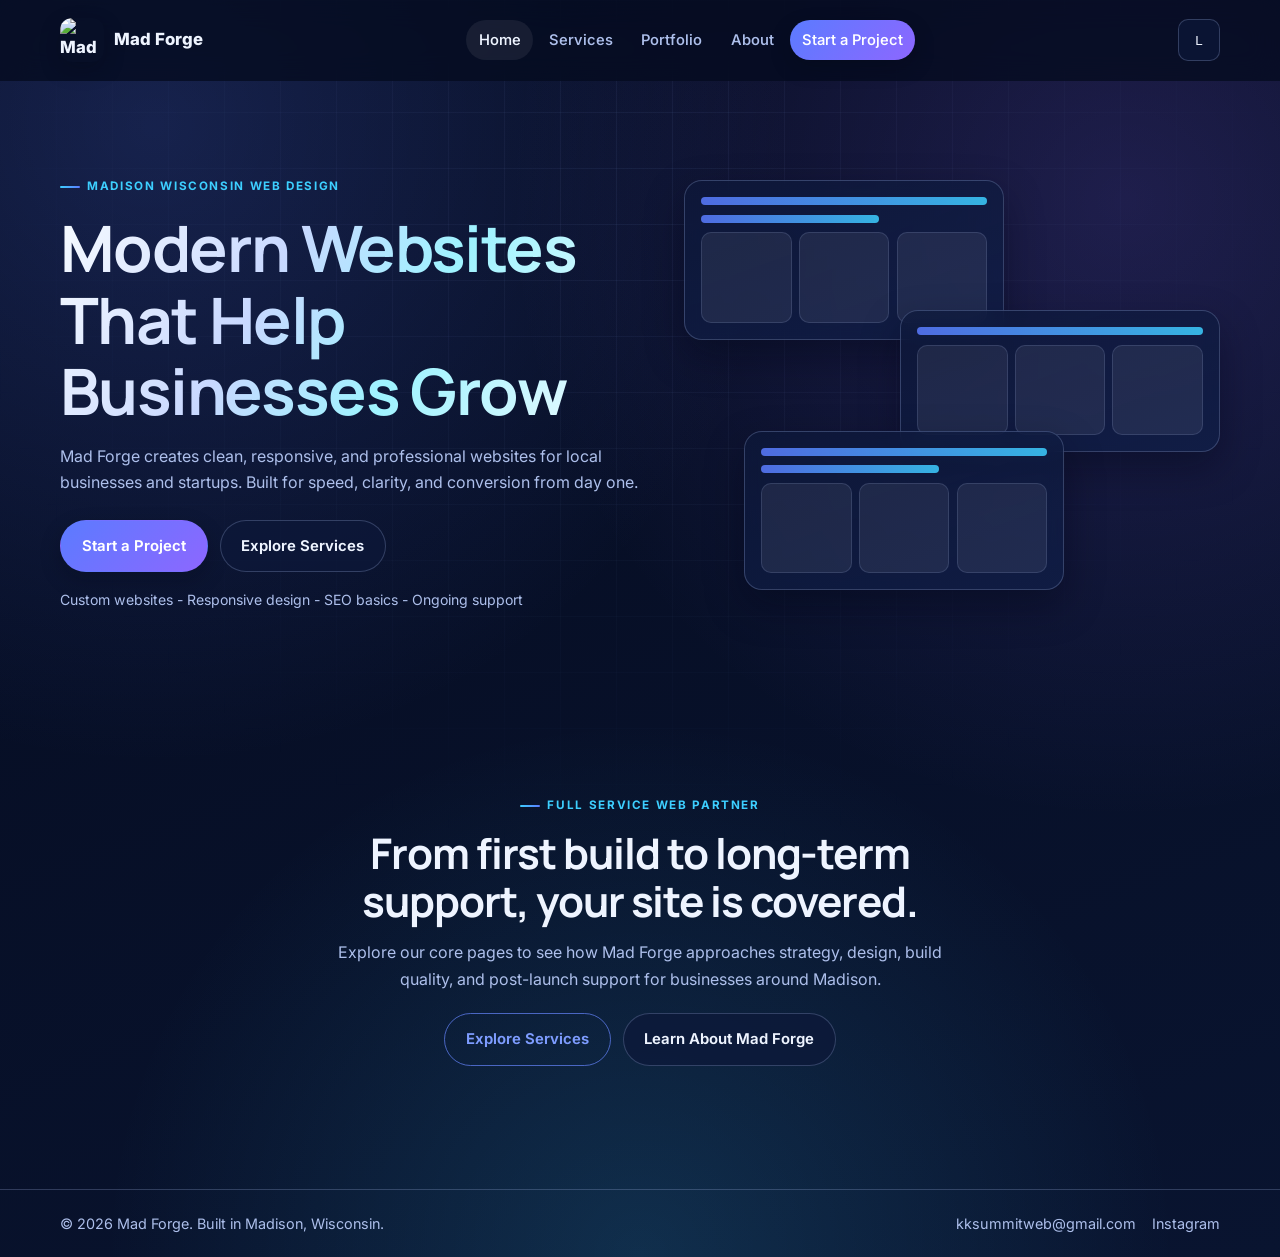
==== commit 96d93008: "Pending changes exported from your codespace" ====
--- a/index.html
+++ b/index.html
@@ -24,8 +24,8 @@
       <nav class="site-nav" id="site-nav" aria-label="Primary">
         <a href="index.html" class="active">Home</a>
         <a href="services.html">Services</a>
+        <a href="portfolio.html">Portfolio</a>
         <a href="about.html">About</a>
-        <a href="portfolio.html">Portfolio</a>
         <a href="contact.html" class="nav-cta">Start a Project</a>
       </nav>
       <div class="nav-actions">
--- a/styles.css
+++ b/styles.css
@@ -569,11 +569,31 @@
 }
 
 .portfolio-media {
+  position: relative;
   aspect-ratio: 16 / 10;
   border-radius: 12px;
   border: 1px solid var(--line);
   background: linear-gradient(140deg, rgba(91, 123, 255, 0.26), rgba(61, 207, 255, 0.2), rgba(141, 103, 255, 0.24));
   margin-bottom: 0.8rem;
+  overflow: hidden;
+}
+
+.portfolio-media iframe {
+  position: absolute;
+  top: 0;
+  left: 0;
+  width: 1366px;
+  height: 854px;
+  border: none;
+  transform-origin: top left;
+  pointer-events: none;
+}
+
+.portfolio-media-overlay {
+  position: absolute;
+  inset: 0;
+  z-index: 1;
+  border-radius: 12px;
 }
 
 .portfolio-card h3 {
